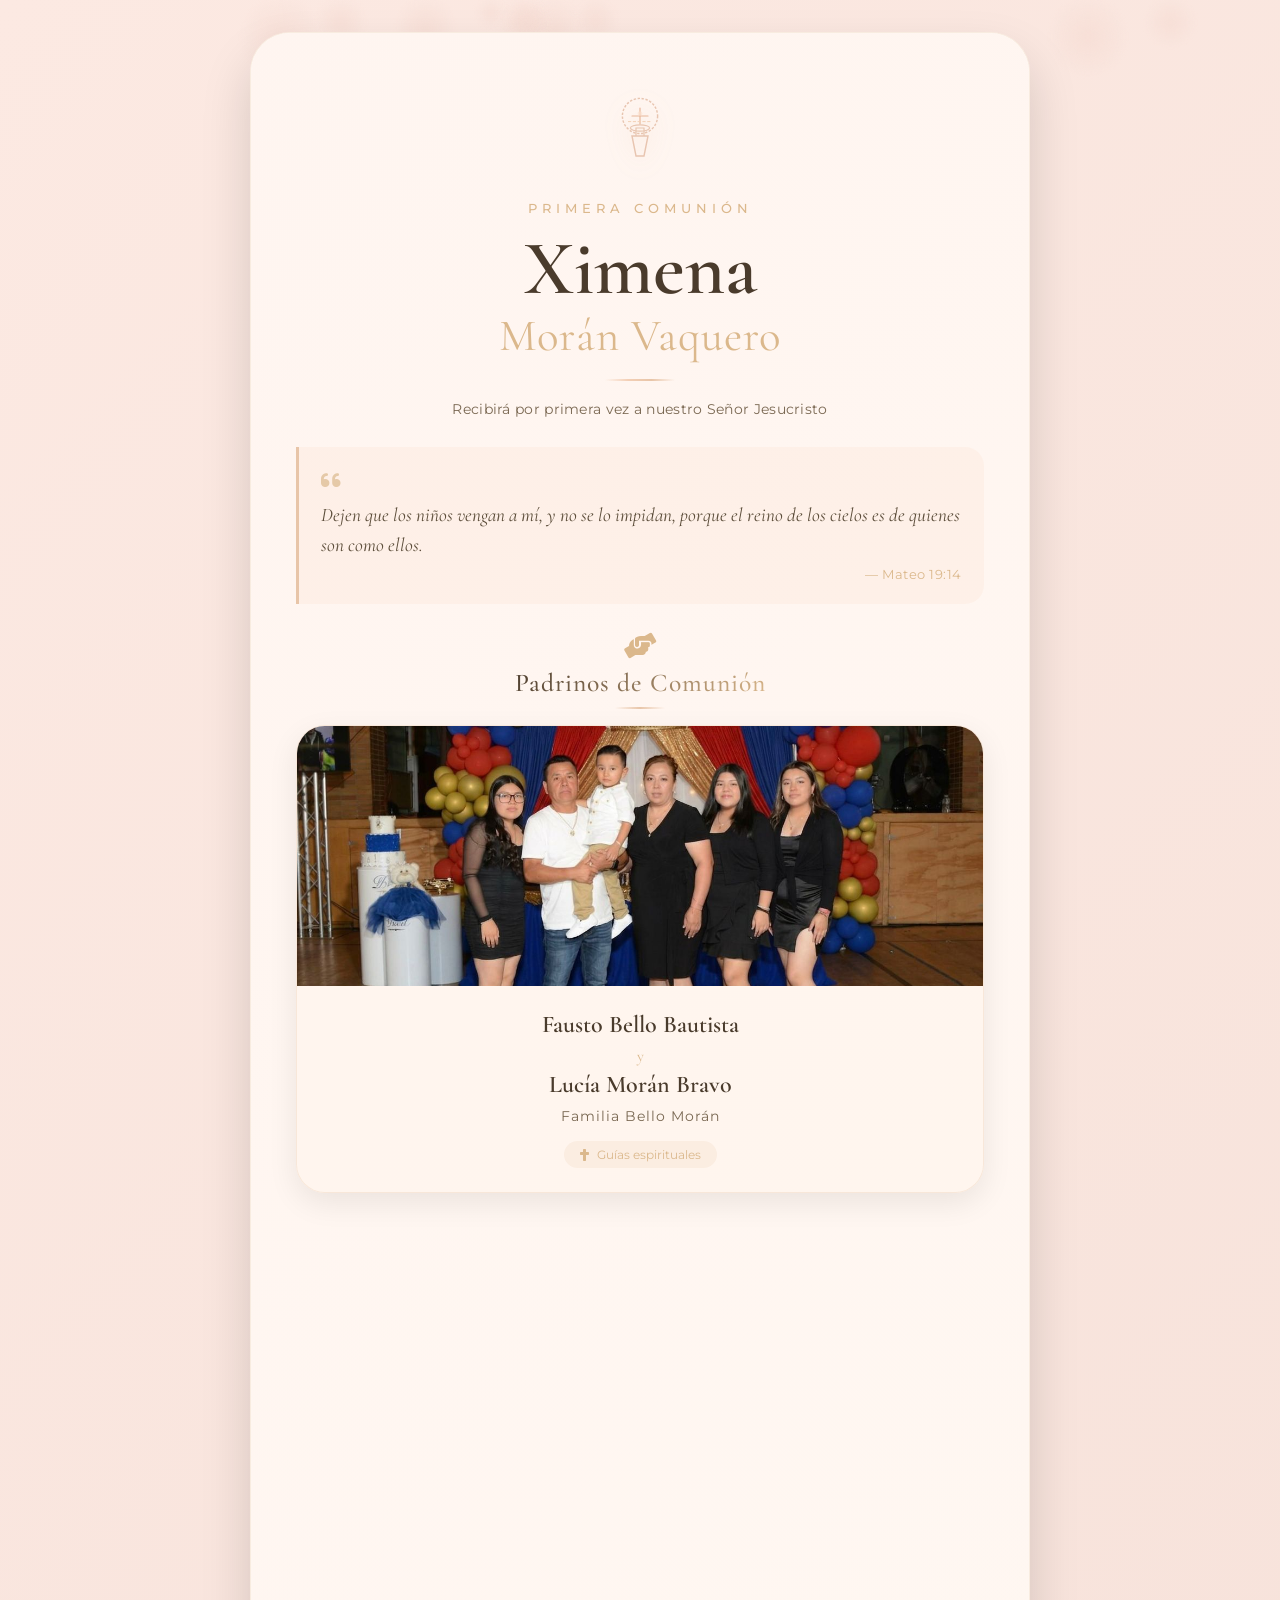
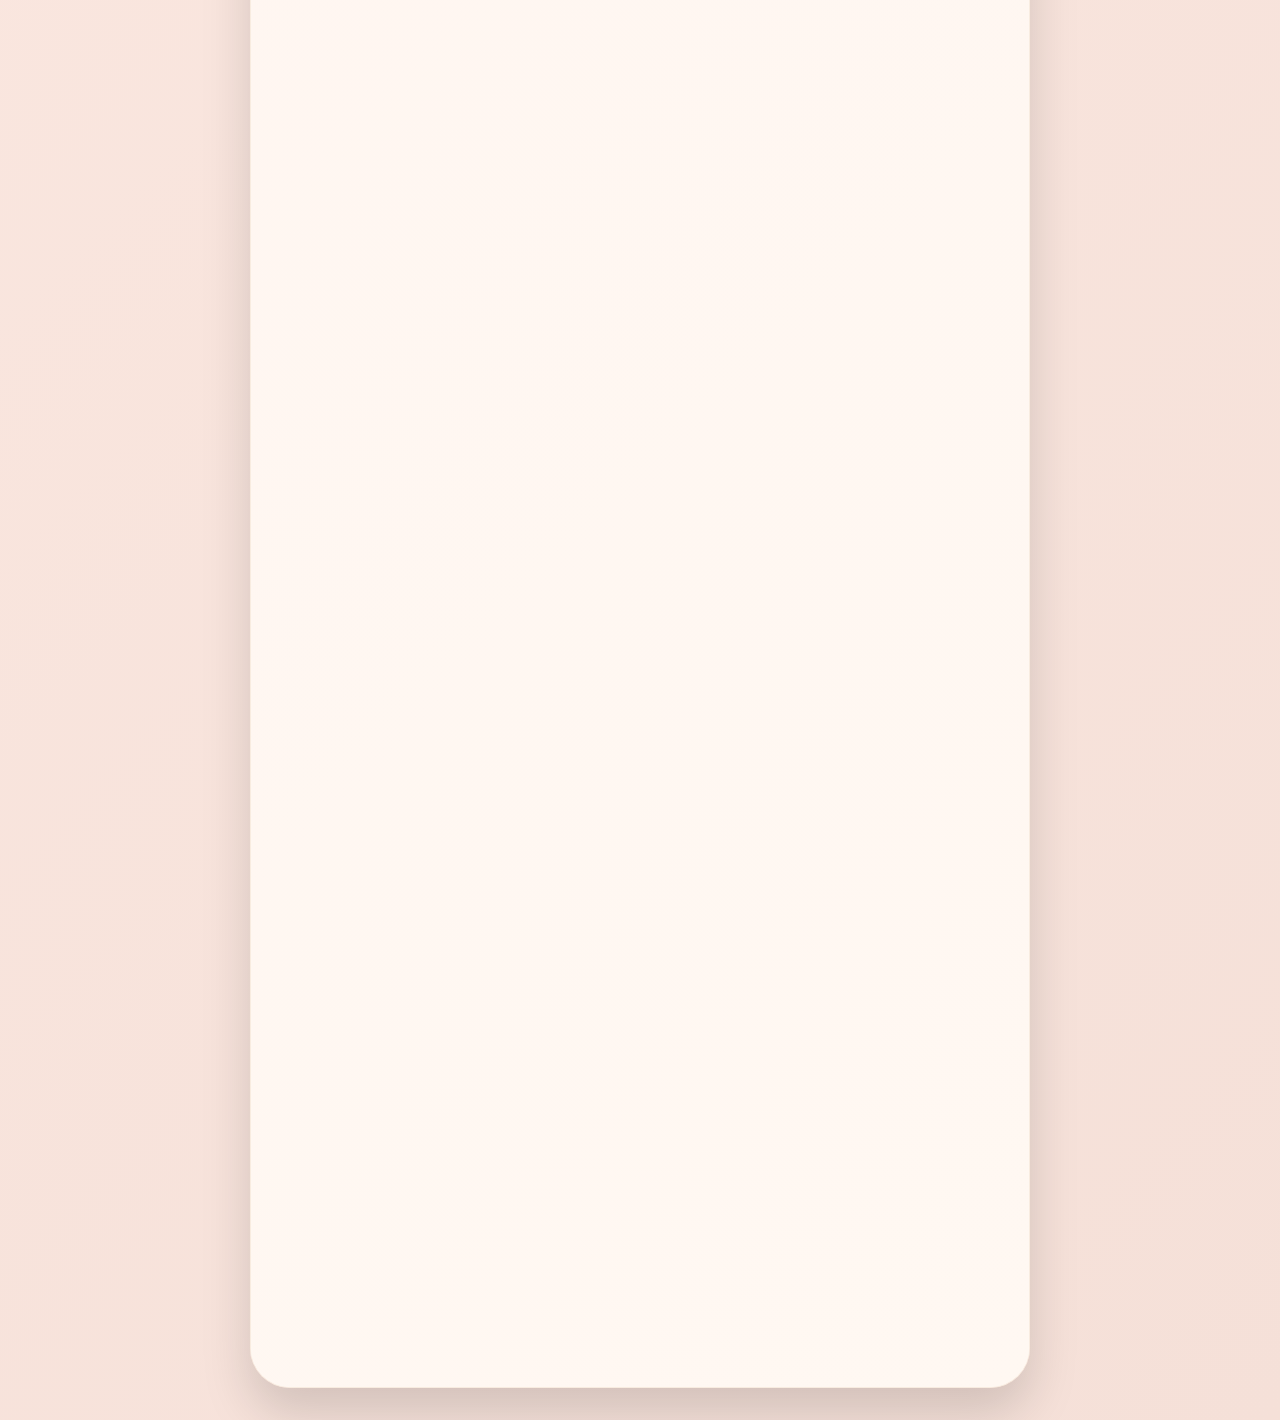
==== index.html @ 2d5407ab "Add files via upload" ====
<!DOCTYPE html>
<html lang="es">
<head>
    <meta charset="UTF-8">
    <meta name="viewport" content="width=device-width, initial-scale=1.0, user-scalable=yes">
    <title>Ximena Morán Vaquero | Primera Comunión</title>
    
    <!-- Google Fonts -->
    <link href="https://fonts.googleapis.com/css2?family=Cormorant+Garamond:wght@300;400;500;600;700&family=Montserrat:wght@200;300;400;500;600;700;800&display=swap" rel="stylesheet">
    
    <!-- Font Awesome 6 -->
    <link rel="stylesheet" href="https://cdnjs.cloudflare.com/ajax/libs/font-awesome/6.0.0-beta3/css/all.min.css">
    
    <!-- AOS Library -->
    <link href="https://unpkg.com/aos@2.3.1/dist/aos.css" rel="stylesheet">
    
    <link rel="stylesheet" href="style.css">
</head>
<body>
    <!-- Partículas de fondo -->
    <div class="particles-container">
        <div class="particle"></div>
        <div class="particle"></div>
        <div class="particle"></div>
        <div class="particle"></div>
        <div class="particle"></div>
        <div class="particle"></div>
        <div class="particle"></div>
        <div class="particle"></div>
        <div class="particle"></div>
        <div class="particle"></div>
    </div>

    <div class="invitation-wrapper">
        <div class="invitation-card" data-aos="fade-up" data-aos-duration="1200">
            
            <div class="card-bg">
                <div class="bg-overlay"></div>
                <div class="bg-image"></div>
            </div>
            
            <div class="card-content">
                
                <!-- CÁLIZ Y HOSTIA -->
                <div class="chalice-container" data-aos="fade-down" data-aos-duration="1000">
                    <div class="chalice-symbol">
                        <svg width="80" height="100" viewBox="0 0 100 120" fill="none" xmlns="http://www.w3.org/2000/svg">
                            <circle cx="50" cy="45" r="22" fill="none" stroke="#e8c5b0" stroke-width="1.8" stroke-dasharray="3 2"/>
                            <path d="M50 35 L50 55 M40 45 L60 45" stroke="#e8b89a" stroke-width="1.5" stroke-linecap="round"/>
                            <path d="M40 70 L60 70 L55 95 L45 95 L40 70Z" fill="none" stroke="#e8c5b0" stroke-width="1.8"/>
                            <path d="M45 70 L45 60 L55 60 L55 70" stroke="#e8c5b0" stroke-width="1.5" fill="none"/>
                            <ellipse cx="50" cy="60" rx="12" ry="4" stroke="#e8c5b0" stroke-width="1.5" fill="none"/>
                            <path d="M35 52 L65 52" stroke="#f3cfb5" stroke-width="1.2" stroke-dasharray="4 2"/>
                            <circle cx="50" cy="42" r="3" fill="#fbe1cf" opacity="0.6"/>
                        </svg>
                    </div>
                </div>
                
                <div class="main-text">
                    <span class="pre-title" data-aos="fade-up" data-aos-delay="200">Primera Comunión</span>
                    <h1 class="name-title" data-aos="fade-up" data-aos-delay="400">
                        Ximena<br>
                        <span class="lastname">Morán Vaquero</span>
                    </h1>
                    <div class="divider" data-aos="scale-x" data-aos-delay="600"></div>
                    <p class="description" data-aos="fade-up" data-aos-delay="800">Recibirá por primera vez a nuestro Señor Jesucristo</p>
                </div>
                
                <div class="verse-container" data-aos="fade-up" data-aos-delay="1000">
                    <i class="fas fa-quote-left"></i>
                    <p class="verse-text">Dejen que los niños vengan a mí, y no se lo impidan, porque el reino de los cielos es de quienes son como ellos.</p>
                    <p class="verse-ref">— Mateo 19:14</p>
                </div>
                
                <!-- PADRINOS -->
                <div class="section-title" data-aos="fade-up" data-aos-delay="200">
                    <i class="fas fa-hands-helping"></i>
                    <span>Padrinos de Comunión</span>
                    <div class="title-decoration"></div>
                </div>
                
                <div class="godparents-section" data-aos="fade-up" data-aos-delay="400">
                    <div class="godparents-card">
                        <div class="godparents-photo">
                            <img src="fam2.jpeg" alt="Padrinos: Fausto y Lucía Bello Morán">
                        </div>
                        <div class="godparents-info">
                            <h3 class="godparents-names">
                                Fausto Bello Bautista<br>
                                <span>y</span><br>
                                Lucía Morán Bravo
                            </h3>
                            <p class="godparents-family">Familia Bello Morán</p>
                            <div class="godparents-badge">
                                <i class="fas fa-cross"></i>
                                <span>Guías espirituales</span>
                            </div>
                        </div>
                    </div>
                </div>
                
                <!-- FAMILIA ANFITRIONA -->
                <div class="section-title" data-aos="fade-up" data-aos-delay="200">
                    <i class="fas fa-heart"></i>
                    <span>Familia Anfitriona</span>
                    <div class="title-decoration"></div>
                </div>
                
                <div class="family-section" data-aos="fade-up" data-aos-delay="400">
                    <div class="family-card">
                        <div class="family-photo">
                            <img src="fam1.jpeg" alt="Familia Morán Vaquero">
                        </div>
                        <div class="family-info">
                            <h3 class="family-name">Familia Morán Vaquero</h3>
                            <p class="family-message">Con gran alegría, compartimos este día especial junto a ustedes</p>
                        </div>
                    </div>
                </div>
                
                <!-- FORMULARIO DE CONFIRMACIÓN -->
                <div class="section-title" data-aos="fade-up" data-aos-delay="200">
                    <i class="fas fa-check-circle"></i>
                    <span>Confirmar asistencia</span>
                    <div class="title-decoration"></div>
                </div>
                
                <div class="rsvp-form-container" data-aos="fade-up" data-aos-delay="400">
                    <form id="rsvpForm">
                        <div class="form-group">
                            <label for="guestName">Nombre del invitado o familia *</label>
                            <input type="text" id="guestName" name="guestName" required placeholder="Ej: Familia García o María López">
                        </div>
                        
                        <div class="form-group">
                            <label for="guestCount">Número de personas que asistirán *</label>
                            <select id="guestCount" name="guestCount" required>
                                <option value="1">1 persona</option>
                                <option value="2">2 personas</option>
                                <option value="3">3 personas</option>
                                <option value="4">4 personas</option>
                                <option value="5">5 personas</option>
                                <option value="6">6 personas</option>
                                <option value="7">7 o más</option>
                            </select>
                        </div>
                        
                        <div class="form-group">
                            <label for="guestMessage">Mensaje de saludo (opcional)</label>
                            <textarea id="guestMessage" name="guestMessage" rows="2" placeholder="Ej: ¡Muchas felicidades Ximena! Nos vemos pronto..."></textarea>
                        </div>
                        
                        <button type="submit" class="btn-confirm">
                            <i class="fas fa-paper-plane"></i> Confirmar asistencia
                        </button>
                    </form>
                    
                    <div id="rsvpMessage" class="rsvp-status"></div>
                </div>
                
                <!-- BOTÓN ADMIN -->
                <div class="admin-section" data-aos="fade-up" data-aos-delay="600">
                    <button class="btn-admin" id="adminBtn">
                        <i class="fas fa-chart-simple"></i> Ver confirmaciones
                    </button>
                </div>
                
                <!-- PANEL ADMIN -->
                <div id="adminPanel" class="admin-panel" style="display: none;">
                    <div class="admin-header">
                        <h3><i class="fas fa-users"></i> Lista de confirmados</h3>
                        <button id="closeAdminBtn" class="close-admin">&times;</button>
                    </div>
                    <div class="admin-content">
                        <div class="stats">
                            <span id="totalGuests">0</span> personas confirmadas
                        </div>
                        <div id="confirmationsList" class="confirmations-list"></div>
                        <button id="clearConfirmations" class="btn-clear">
                            <i class="fas fa-trash-alt"></i> Limpiar todas las confirmaciones
                        </button>
                    </div>
                </div>
                
                <!-- INFORMACIÓN DEL EVENTO -->
                <div class="event-info">
                    <div class="info-grid">
                        <div class="info-item" data-aos="fade-right" data-aos-delay="200">
                            <div class="info-icon"><i class="fas fa-calendar-alt"></i></div>
                            <div class="info-details">
                                <span class="info-label">Fecha</span>
                                <span class="info-value">Sábado 25 de abril, 2026</span>
                            </div>
                        </div>
                        
                        <div class="info-item" data-aos="fade-right" data-aos-delay="300">
                            <div class="info-icon"><i class="fas fa-clock"></i></div>
                            <div class="info-details">
                                <span class="info-label">Hora</span>
                                <span class="info-value">14:00 horas</span>
                            </div>
                        </div>
                        
                        <div class="info-item location-item" data-aos="fade-right" data-aos-delay="400">
                            <div class="info-icon"><i class="fas fa-church"></i></div>
                            <div class="info-details">
                                <span class="info-label">Ceremonia Religiosa</span>
                                <span class="info-value">Parroquia de San Francisco de Asís</span>
                                <span class="info-address">S. Juan de Aragón 53, CDMX</span>
                                <button class="map-btn" data-map="church">
                                    <i class="fas fa-location-dot"></i> Cómo llegar
                                </button>
                            </div>
                        </div>
                        
                        <div class="info-item location-item" data-aos="fade-right" data-aos-delay="500">
                            <div class="info-icon"><i class="fas fa-glass-cheers"></i></div>
                            <div class="info-details">
                                <span class="info-label">Recepción</span>
                                <span class="info-value">Casa de celebración</span>
                                <span class="info-address">Rio Blanco 101, Col. José Vicente Villada, Nezahualcóyotl, Edo. Méx.</span>
                                <button class="map-btn" data-map="house">
                                    <i class="fas fa-location-dot"></i> Cómo llegar
                                </button>
                            </div>
                        </div>
                    </div>
                </div>
                
                <div class="action-buttons" data-aos="zoom-in" data-aos-delay="600">
                    <button class="btn btn-primary" id="reminderBtn">
                        <i class="fas fa-bell"></i>
                        <span>Agregar recordatorio</span>
                    </button>
                </div>
                
                <div id="reminderMessage" class="confirm-message">
                    <i class="fas fa-check-circle"></i>
                    <span>¡Recordatorio agregado a tu calendario!</span>
                </div>
                
                <div class="footer" data-aos="fade-up" data-aos-delay="800">
                    <div class="footer-divider"></div>
                    <p class="footer-text">Tu presencia es el mejor regalo</p>
                    <p class="footer-family">Ximena y familia</p>
                </div>
                
            </div>
        </div>
    </div>
    
    <script src="https://unpkg.com/aos@2.3.1/dist/aos.js"></script>
    <script src="script.js"></script>
</body>
</html>
---- style.css ----
/* ===== RESET Y VARIABLES ===== */
* {
    margin: 0;
    padding: 0;
    box-sizing: border-box;
}

:root {
    --pastel-pink: #f9e6e0;
    --pastel-rose: #f5dad1;
    --pastel-peach: #f3cfb5;
    --gold-soft: #e8c5a8;
    --gold-warm: #dbb88c;
    --text-dark: #4a3b2c;
    --text-soft: #7a6852;
    --bg-light: #fffbf8;
    --shadow-sm: 0 10px 30px rgba(0, 0, 0, 0.08);
    --shadow-lg: 0 25px 50px rgba(0, 0, 0, 0.15);
    --transition: all 0.4s cubic-bezier(0.2, 0.9, 0.4, 1.1);
    --transition-bounce: all 0.5s cubic-bezier(0.68, -0.55, 0.265, 1.55);
}

body {
    min-height: 100vh;
    background: linear-gradient(135deg, #fce9e2 0%, #f5e0d8 100%);
    font-family: 'Montserrat', sans-serif;
    display: flex;
    align-items: center;
    justify-content: center;
    padding: 2rem;
    position: relative;
    overflow-x: hidden;
}

/* ===== PARTÍCULAS ANIMADAS ===== */
.particles-container {
    position: fixed;
    top: 0;
    left: 0;
    width: 100%;
    height: 100%;
    pointer-events: none;
    z-index: 0;
    overflow: hidden;
}

.particle {
    position: absolute;
    background: radial-gradient(circle, rgba(245, 218, 209, 0.6) 0%, rgba(243, 207, 181, 0) 80%);
    border-radius: 50%;
    pointer-events: none;
    animation: floatParticle linear infinite;
    filter: blur(3px);
}

@keyframes floatParticle {
    0% {
        transform: translateY(100vh) translateX(-30%) rotate(0deg);
        opacity: 0;
    }
    10% {
        opacity: 0.6;
    }
    50% {
        opacity: 0.8;
    }
    90% {
        opacity: 0.4;
    }
    100% {
        transform: translateY(-20vh) translateX(30%) rotate(360deg);
        opacity: 0;
    }
}

.particle:nth-child(1) { width: 100px; height: 100px; left: 5%; animation-duration: 18s; animation-delay: 0s; }
.particle:nth-child(2) { width: 60px; height: 60px; left: 20%; animation-duration: 14s; animation-delay: 2s; }
.particle:nth-child(3) { width: 140px; height: 140px; left: 40%; animation-duration: 22s; animation-delay: 1s; }
.particle:nth-child(4) { width: 50px; height: 50px; left: 60%; animation-duration: 12s; animation-delay: 3s; }
.particle:nth-child(5) { width: 85px; height: 85px; left: 75%; animation-duration: 16s; animation-delay: 0.5s; }
.particle:nth-child(6) { width: 70px; height: 70px; left: 85%; animation-duration: 19s; animation-delay: 4s; }
.particle:nth-child(7) { width: 110px; height: 110px; left: 50%; animation-duration: 24s; animation-delay: 1.2s; }
.particle:nth-child(8) { width: 45px; height: 45px; left: 10%; animation-duration: 11s; animation-delay: 2.8s; }
.particle:nth-child(9) { width: 90px; height: 90px; left: 30%; animation-duration: 15s; animation-delay: 3.5s; }
.particle:nth-child(10) { width: 65px; height: 65px; left: 92%; animation-duration: 13s; animation-delay: 0.3s; }

/* ===== INVITACIÓN PRINCIPAL ===== */
.invitation-wrapper {
    position: relative;
    z-index: 2;
    width: 100%;
    max-width: 780px;
    margin: 0 auto;
}

.invitation-card {
    position: relative;
    background: rgba(255, 252, 248, 0.98);
    border-radius: 2.5rem;
    overflow: hidden;
    box-shadow: var(--shadow-lg);
    transition: transform 0.5s ease, box-shadow 0.5s ease;
    backdrop-filter: blur(2px);
    border: 1px solid rgba(232, 197, 168, 0.3);
}

.invitation-card:hover {
    transform: translateY(-6px);
    box-shadow: 0 35px 60px rgba(0, 0, 0, 0.2);
}

/* ===== FONDO ===== */
.card-bg {
    position: absolute;
    top: 0;
    left: 0;
    width: 100%;
    height: 100%;
    z-index: 0;
}

.bg-image {
    position: absolute;
    top: 0;
    left: 0;
    width: 100%;
    height: 100%;
    background-image: url('https://images.unsplash.com/photo-1584908794022-42f2e8a5c5e1?q=80&w=2070&auto=format');
    background-size: cover;
    background-position: center;
    opacity: 0.1;
    transition: transform 0.8s ease;
}

.invitation-card:hover .bg-image {
    transform: scale(1.03);
}

.bg-overlay {
    position: absolute;
    top: 0;
    left: 0;
    width: 100%;
    height: 100%;
    background: linear-gradient(135deg, rgba(255, 245, 240, 0.96) 0%, rgba(255, 248, 242, 0.98) 100%);
}

/* ===== CONTENIDO ===== */
.card-content {
    position: relative;
    z-index: 2;
    padding: 2.8rem 2.8rem 3rem;
}

/* ===== CÁLIZ Y HOSTIA ===== */
.chalice-container {
    text-align: center;
    margin-bottom: 1.2rem;
    animation: gentleFloat 3s ease-in-out infinite;
}

@keyframes gentleFloat {
    0%, 100% { transform: translateY(0); }
    50% { transform: translateY(-8px); }
}

.chalice-symbol svg {
    filter: drop-shadow(0 6px 12px rgba(210, 160, 120, 0.2));
    transition: filter 0.3s ease;
}

.chalice-container:hover svg {
    filter: drop-shadow(0 8px 18px rgba(210, 160, 120, 0.3));
    transform: scale(1.05);
    transition: transform 0.3s ease;
}

/* Texto principal */
.main-text {
    text-align: center;
    margin-bottom: 1.8rem;
}

.pre-title {
    font-family: 'Montserrat', sans-serif;
    font-size: 0.8rem;
    letter-spacing: 5px;
    text-transform: uppercase;
    color: var(--gold-warm);
    font-weight: 500;
    display: block;
    margin-bottom: 0.8rem;
}

.name-title {
    font-family: 'Cormorant Garamond', serif;
    font-size: 4.8rem;
    font-weight: 600;
    color: var(--text-dark);
    line-height: 1.05;
    margin-bottom: 0.25rem;
}

.name-title .lastname {
    font-size: 2.8rem;
    font-weight: 400;
    color: var(--gold-warm);
    display: block;
    margin-top: 0.2rem;
    letter-spacing: 1px;
}

.divider {
    width: 70px;
    height: 2px;
    background: linear-gradient(90deg, transparent, var(--pastel-peach), var(--gold-soft), transparent);
    margin: 1.2rem auto;
    transform-origin: center;
}

.description {
    font-family: 'Montserrat', sans-serif;
    font-size: 0.9rem;
    color: var(--text-soft);
    font-weight: 400;
    letter-spacing: 0.3px;
}

/* Versículo */
.verse-container {
    background: rgba(243, 207, 181, 0.15);
    border-left: 3px solid var(--gold-soft);
    padding: 1.4rem;
    margin: 1.8rem 0;
    border-radius: 0 1.2rem 1.2rem 0;
    transition: var(--transition);
}

.verse-container:hover {
    background: rgba(243, 207, 181, 0.25);
    transform: translateX(8px);
}

.verse-container i {
    color: var(--gold-warm);
    font-size: 1.4rem;
    margin-bottom: 0.6rem;
    display: inline-block;
    opacity: 0.7;
}

.verse-text {
    font-family: 'Cormorant Garamond', serif;
    font-size: 1.2rem;
    font-style: italic;
    color: #5c4d3a;
    line-height: 1.55;
    margin-bottom: 0.4rem;
}

.verse-ref {
    font-family: 'Montserrat', sans-serif;
    font-size: 0.8rem;
    color: var(--gold-warm);
    text-align: right;
    letter-spacing: 0.5px;
}

/* ===== SECCIÓN DE PADRINOS ===== */
.section-title {
    text-align: center;
    margin: 1.5rem 0 1rem;
    position: relative;
}

.section-title i {
    font-size: 1.6rem;
    color: var(--gold-warm);
    display: block;
    margin-bottom: 0.5rem;
    transition: transform 0.3s ease;
}

.section-title:hover i {
    transform: scale(1.1);
}

.section-title span {
    font-family: 'Cormorant Garamond', serif;
    font-size: 1.6rem;
    font-weight: 500;
    color: var(--text-dark);
    letter-spacing: 1px;
    background: linear-gradient(135deg, var(--text-dark), var(--gold-warm));
    -webkit-background-clip: text;
    -webkit-text-fill-color: transparent;
    background-clip: text;
}

.title-decoration {
    width: 50px;
    height: 2px;
    background: linear-gradient(90deg, transparent, var(--gold-soft), transparent);
    margin: 0.6rem auto 0;
}

.godparents-section {
    margin: 0.5rem 0 1.5rem;
}

.godparents-card {
    background: rgba(255, 245, 238, 0.8);
    border-radius: 1.8rem;
    overflow: hidden;
    box-shadow: var(--shadow-sm);
    transition: var(--transition-bounce);
    border: 1px solid rgba(232, 197, 168, 0.3);
}

.godparents-card:hover {
    transform: translateY(-8px) scale(1.02);
    box-shadow: var(--shadow-lg);
    background: rgba(255, 248, 242, 0.95);
}

.godparents-photo {
    position: relative;
    width: 100%;
    height: 260px;
    overflow: hidden;
    background: linear-gradient(135deg, #f3e0d4, #f9ede5);
}

.godparents-photo img {
    width: 100%;
    height: 100%;
    object-fit: cover;
    transition: transform 0.8s cubic-bezier(0.25, 0.46, 0.45, 0.94);
}

.godparents-card:hover .godparents-photo img {
    transform: scale(1.08);
}

.godparents-info {
    padding: 1.5rem;
    text-align: center;
}

.godparents-names {
    font-family: 'Cormorant Garamond', serif;
    font-size: 1.5rem;
    font-weight: 600;
    color: var(--text-dark);
    margin-bottom: 0.5rem;
}

.godparents-names span {
    font-size: 1rem;
    font-weight: 400;
    color: var(--gold-warm);
    display: inline-block;
    margin: 0.2rem 0;
}

.godparents-family {
    font-family: 'Montserrat', sans-serif;
    font-size: 0.9rem;
    color: var(--text-soft);
    margin-bottom: 1rem;
    letter-spacing: 1px;
}

.godparents-badge {
    display: inline-flex;
    align-items: center;
    gap: 0.5rem;
    background: rgba(232, 197, 168, 0.2);
    padding: 0.4rem 1rem;
    border-radius: 2rem;
    font-size: 0.75rem;
    color: var(--gold-warm);
    font-family: 'Montserrat', sans-serif;
    transition: var(--transition);
}

.godparents-badge:hover {
    background: rgba(232, 197, 168, 0.4);
    transform: scale(1.05);
}

/* ===== FAMILIA ANFITRIONA ===== */
.family-section {
    margin: 0.5rem 0 1.8rem;
}

.family-card {
    background: rgba(255, 245, 238, 0.8);
    border-radius: 1.8rem;
    overflow: hidden;
    box-shadow: var(--shadow-sm);
    transition: var(--transition-bounce);
    border: 1px solid rgba(232, 197, 168, 0.3);
}

.family-card:hover {
    transform: translateY(-8px) scale(1.02);
    box-shadow: var(--shadow-lg);
}

.family-photo {
    position: relative;
    width: 100%;
    height: 320px;
    overflow: hidden;
    background: linear-gradient(135deg, #f3e0d4, #f9ede5);
}

.family-photo img {
    width: 100%;
    height: 100%;
    object-fit: cover;
    transition: transform 0.8s cubic-bezier(0.25, 0.46, 0.45, 0.94);
}

.family-card:hover .family-photo img {
    transform: scale(1.08);
}

.family-info {
    padding: 1.5rem;
    text-align: center;
}

.family-name {
    font-family: 'Cormorant Garamond', serif;
    font-size: 1.6rem;
    font-weight: 600;
    color: var(--text-dark);
    margin-bottom: 0.5rem;
}

.family-message {
    font-family: 'Montserrat', sans-serif;
    font-size: 0.85rem;
    color: var(--text-soft);
    font-style: italic;
}

/* ===== FORMULARIO RSVP ===== */
.rsvp-form-container {
    background: rgba(255, 245, 238, 0.9);
    border-radius: 1.5rem;
    padding: 1.8rem;
    margin: 1rem 0 1.5rem;
    box-shadow: var(--shadow-sm);
    border: 1px solid rgba(232, 197, 168, 0.3);
    transition: var(--transition);
}

.rsvp-form-container:hover {
    box-shadow: var(--shadow-lg);
    transform: translateY(-3px);
}

.form-group {
    margin-bottom: 1.2rem;
}

.form-group label {
    display: block;
    font-family: 'Montserrat', sans-serif;
    font-size: 0.8rem;
    font-weight: 500;
    color: var(--gold-warm);
    margin-bottom: 0.4rem;
    letter-spacing: 1px;
}

.form-group input,
.form-group select,
.form-group textarea {
    width: 100%;
    padding: 0.8rem 1rem;
    border: 1px solid var(--gold-soft);
    border-radius: 1rem;
    font-family: 'Montserrat', sans-serif;
    font-size: 0.9rem;
    background: white;
    transition: var(--transition);
}

.form-group input:focus,
.form-group select:focus,
.form-group textarea:focus {
    outline: none;
    border-color: var(--gold-warm);
    box-shadow: 0 0 0 3px rgba(219, 184, 140, 0.2);
}

.btn-confirm {
    width: 100%;
    padding: 1rem;
    background: linear-gradient(135deg, var(--gold-soft) 0%, var(--gold-warm) 100%);
    border: none;
    border-radius: 2rem;
    color: white;
    font-family: 'Montserrat', sans-serif;
    font-weight: 600;
    font-size: 1rem;
    cursor: pointer;
    display: flex;
    align-items: center;
    justify-content: center;
    gap: 0.8rem;
    transition: var(--transition-bounce);
}

.btn-confirm:hover {
    transform: translateY(-3px);
    box-shadow: 0 10px 25px rgba(219, 184, 140, 0.4);
}

.rsvp-status {
    margin-top: 1rem;
    padding: 0.8rem;
    border-radius: 1rem;
    text-align: center;
    font-size: 0.85rem;
    display: none;
}

.rsvp-status.success {
    display: block;
    background: #d4edda;
    color: #155724;
    border-left: 4px solid #28a745;
}

.rsvp-status.error {
    display: block;
    background: #f8d7da;
    color: #721c24;
    border-left: 4px solid #dc3545;
}

/* ===== PANEL ADMIN ===== */
.admin-section {
    text-align: center;
    margin: 1rem 0;
}

.btn-admin {
    background: transparent;
    border: 1px dashed var(--gold-soft);
    padding: 0.5rem 1rem;
    border-radius: 2rem;
    font-family: 'Montserrat', sans-serif;
    font-size: 0.7rem;
    color: var(--text-soft);
    cursor: pointer;
    transition: var(--transition);
}

.btn-admin:hover {
    background: rgba(219, 184, 140, 0.1);
    border-color: var(--gold-warm);
    color: var(--gold-warm);
}

.admin-panel {
    position: fixed;
    top: 50%;
    left: 50%;
    transform: translate(-50%, -50%);
    width: 90%;
    max-width: 500px;
    max-height: 80vh;
    background: white;
    border-radius: 1.5rem;
    box-shadow: 0 25px 50px rgba(0, 0, 0, 0.3);
    z-index: 1000;
    overflow: hidden;
    animation: modalSlideIn 0.3s ease;
}

@keyframes modalSlideIn {
    from {
        opacity: 0;
        transform: translate(-50%, -45%);
    }
    to {
        opacity: 1;
        transform: translate(-50%, -50%);
    }
}

.admin-header {
    background: linear-gradient(135deg, var(--gold-soft), var(--gold-warm));
    padding: 1rem 1.5rem;
    display: flex;
    justify-content: space-between;
    align-items: center;
}

.admin-header h3 {
    font-family: 'Montserrat', sans-serif;
    font-size: 1.1rem;
    color: white;
    margin: 0;
}

.admin-header h3 i {
    margin-right: 0.5rem;
}

.close-admin {
    background: none;
    border: none;
    font-size: 1.8rem;
    color: white;
    cursor: pointer;
    line-height: 1;
    opacity: 0.8;
    transition: opacity 0.2s;
}

.close-admin:hover {
    opacity: 1;
}

.admin-content {
    padding: 1.5rem;
    max-height: 60vh;
    overflow-y: auto;
}

.stats {
    background: #f8f9fa;
    padding: 0.8rem;
    border-radius: 1rem;
    text-align: center;
    margin-bottom: 1rem;
    font-family: 'Montserrat', sans-serif;
    font-size: 0.9rem;
}

.stats span {
    font-size: 1.5rem;
    font-weight: bold;
    color: var(--gold-warm);
}

.confirmations-list {
    display: flex;
    flex-direction: column;
    gap: 0.8rem;
    margin-bottom: 1.5rem;
}

.confirmation-item {
    background: #fef9f5;
    border-left: 3px solid var(--gold-warm);
    padding: 0.8rem;
    border-radius: 0.8rem;
    transition: var(--transition);
}

.confirmation-item:hover {
    background: #fef4ec;
    transform: translateX(5px);
}

.confirmation-name {
    font-weight: 700;
    color: var(--text-dark);
    font-size: 0.95rem;
    display: flex;
    justify-content: space-between;
    align-items: center;
}

.confirmation-count {
    background: var(--gold-soft);
    padding: 0.2rem 0.6rem;
    border-radius: 1rem;
    font-size: 0.7rem;
    color: #5a4635;
}

.confirmation-message {
    font-size: 0.8rem;
    color: var(--text-soft);
    margin-top: 0.3rem;
    font-style: italic;
}

.confirmation-date {
    font-size: 0.65rem;
    color: #b8a48c;
    margin-top: 0.3rem;
}

.btn-clear {
    width: 100%;
    padding: 0.8rem;
    background: #f8d7da;
    border: none;
    border-radius: 1rem;
    color: #721c24;
    font-family: 'Montserrat', sans-serif;
    font-size: 0.8rem;
    cursor: pointer;
    transition: var(--transition);
}

.btn-clear:hover {
    background: #f5c6cb;
}

/* ===== INFO DEL EVENTO ===== */
.event-info {
    margin: 1.8rem 0;
}

.info-grid {
    display: flex;
    flex-direction: column;
    gap: 1rem;
}

.info-item {
    display: flex;
    align-items: flex-start;
    gap: 1.2rem;
    padding: 0.8rem 1rem;
    border-radius: 1.2rem;
    transition: var(--transition);
    background: rgba(255, 248, 242, 0.6);
}

.info-item:hover {
    background: var(--pastel-pink);
    transform: translateX(10px);
}

.location-item:hover {
    background: rgba(243, 207, 181, 0.35);
}

.info-icon {
    width: 48px;
    height: 48px;
    background: linear-gradient(135deg, var(--pastel-pink) 0%, #fff 100%);
    border-radius: 50%;
    display: flex;
    align-items: center;
    justify-content: center;
    color: var(--gold-warm);
    font-size: 1.25rem;
    box-shadow: 0 4px 12px rgba(0, 0, 0, 0.03);
    flex-shrink: 0;
    border: 1px solid rgba(232, 197, 168, 0.3);
    transition: var(--transition);
}

.info-item:hover .info-icon {
    transform: scale(1.05);
}

.info-details {
    flex: 1;
    display: flex;
    flex-direction: column;
    gap: 0.2rem;
}

.info-label {
    font-family: 'Montserrat', sans-serif;
    font-size: 0.65rem;
    text-transform: uppercase;
    letter-spacing: 2px;
    color: var(--gold-warm);
    font-weight: 600;
}

.info-value {
    font-family: 'Cormorant Garamond', serif;
    font-size: 1.15rem;
    font-weight: 600;
    color: var(--text-dark);
}

.info-address {
    font-family: 'Montserrat', sans-serif;
    font-size: 0.75rem;
    color: #9a8872;
    line-height: 1.3;
}

.map-btn {
    background: transparent;
    border: 1px solid var(--gold-soft);
    border-radius: 2rem;
    padding: 0.4rem 1rem;
    margin-top: 0.5rem;
    font-family: 'Montserrat', sans-serif;
    font-size: 0.7rem;
    font-weight: 500;
    color: var(--gold-warm);
    cursor: pointer;
    display: inline-flex;
    align-items: center;
    gap: 0.5rem;
    transition: var(--transition);
    width: fit-content;
}

.map-btn i {
    font-size: 0.75rem;
    transition: transform 0.3s ease;
}

.map-btn:hover {
    background: var(--gold-soft);
    color: white;
    border-color: var(--gold-soft);
    transform: translateY(-2px);
}

.map-btn:hover i {
    transform: translateX(3px);
}

/* ===== BOTÓN PRINCIPAL ===== */
.action-buttons {
    display: flex;
    justify-content: center;
    margin: 2rem 0 1.2rem;
}

.btn {
    min-width: 260px;
    padding: 1rem 2rem;
    border: none;
    border-radius: 3rem;
    font-family: 'Montserrat', sans-serif;
    font-weight: 600;
    font-size: 0.95rem;
    cursor: pointer;
    display: flex;
    align-items: center;
    justify-content: center;
    gap: 0.8rem;
    transition: var(--transition-bounce);
    letter-spacing: 0.8px;
}

.btn-primary {
    background: linear-gradient(135deg, #f5c8b5 0%, var(--gold-soft) 100%);
    color: #5a4635;
    box-shadow: 0 8px 20px rgba(232, 197, 168, 0.4);
    border: 1px solid rgba(255, 245, 235, 0.8);
}

.btn-primary:hover {
    transform: translateY(-4px) scale(1.02);
    box-shadow: 0 16px 32px rgba(232, 197, 168, 0.5);
    background: linear-gradient(135deg, #f3bfa8 0%, #e8bf92 100%);
}

.btn-primary i {
    font-size: 1.1rem;
    transition: transform 0.3s ease;
}

.btn-primary:hover i {
    transform: rotate(15deg);
}

/* ===== MENSAJE CONFIRMACIÓN ===== */
.confirm-message {
    background: linear-gradient(135deg, #f1e8e0 0%, #f5ede5 100%);
    border-left: 4px solid var(--gold-warm);
    padding: 0.9rem 1.2rem;
    border-radius: 0.8rem;
    display: none;
    align-items: center;
    gap: 0.75rem;
    margin: 0.8rem 0;
    animation: slideInUp 0.5s cubic-bezier(0.68, -0.55, 0.265, 1.55);
}

.confirm-message.show {
    display: flex;
}

.confirm-message i {
    color: var(--gold-warm);
    font-size: 1.2rem;
    animation: bounce 0.6s ease;
}

.confirm-message span {
    font-family: 'Montserrat', sans-serif;
    font-size: 0.85rem;
    color: #6a5a48;
}

@keyframes slideInUp {
    from {
        opacity: 0;
        transform: translateY(20px);
    }
    to {
        opacity: 1;
        transform: translateY(0);
    }
}

@keyframes bounce {
    0%, 100% { transform: scale(1); }
    50% { transform: scale(1.2); }
}

/* ===== FOOTER ===== */
.footer {
    text-align: center;
    margin-top: 1.8rem;
}

.footer-divider {
    width: 50px;
    height: 1px;
    background: linear-gradient(90deg, transparent, var(--gold-soft), transparent);
    margin: 0.8rem auto;
}

.footer-text {
    font-family: 'Cormorant Garamond', serif;
    font-size: 0.95rem;
    color: var(--gold-warm);
    font-style: italic;
    margin-bottom: 0.3rem;
}

.footer-family {
    font-family: 'Montserrat', sans-serif;
    font-size: 0.75rem;
    color: #b8a48c;
    letter-spacing: 1px;
}

/* ===== RESPONSIVE ===== */
@media (max-width: 640px) {
    body {
        padding: 1rem;
    }
    
    .card-content {
        padding: 1.8rem 1.5rem;
    }
    
    .name-title {
        font-size: 3.2rem;
    }
    
    .name-title .lastname {
        font-size: 2rem;
    }
    
    .btn {
        min-width: 220px;
        padding: 0.9rem 1.5rem;
        font-size: 0.85rem;
    }
    
    .verse-text {
        font-size: 1rem;
    }
    
    .info-value {
        font-size: 1rem;
    }
    
    .chalice-symbol svg {
        width: 60px;
        height: 80px;
    }
    
    .godparents-photo {
        height: 200px;
    }
    
    .family-photo {
        height: 240px;
    }
    
    .godparents-names {
        font-size: 1.3rem;
    }
    
    .family-name {
        font-size: 1.4rem;
    }
    
    .section-title span {
        font-size: 1.4rem;
    }
}

@media (max-width: 480px) {
    .card-content {
        padding: 1.5rem;
    }
    
    .info-item {
        padding: 0.6rem;
        gap: 0.8rem;
    }
    
    .info-icon {
        width: 40px;
        height: 40px;
        font-size: 1rem;
    }
    
    .map-btn {
        padding: 0.3rem 0.8rem;
        font-size: 0.65rem;
    }
    
    .godparents-photo {
        height: 180px;
    }
    
    .family-photo {
        height: 220px;
    }
    
    .godparents-info {
        padding: 1rem;
    }
    
    .family-info {
        padding: 1rem;
    }
}
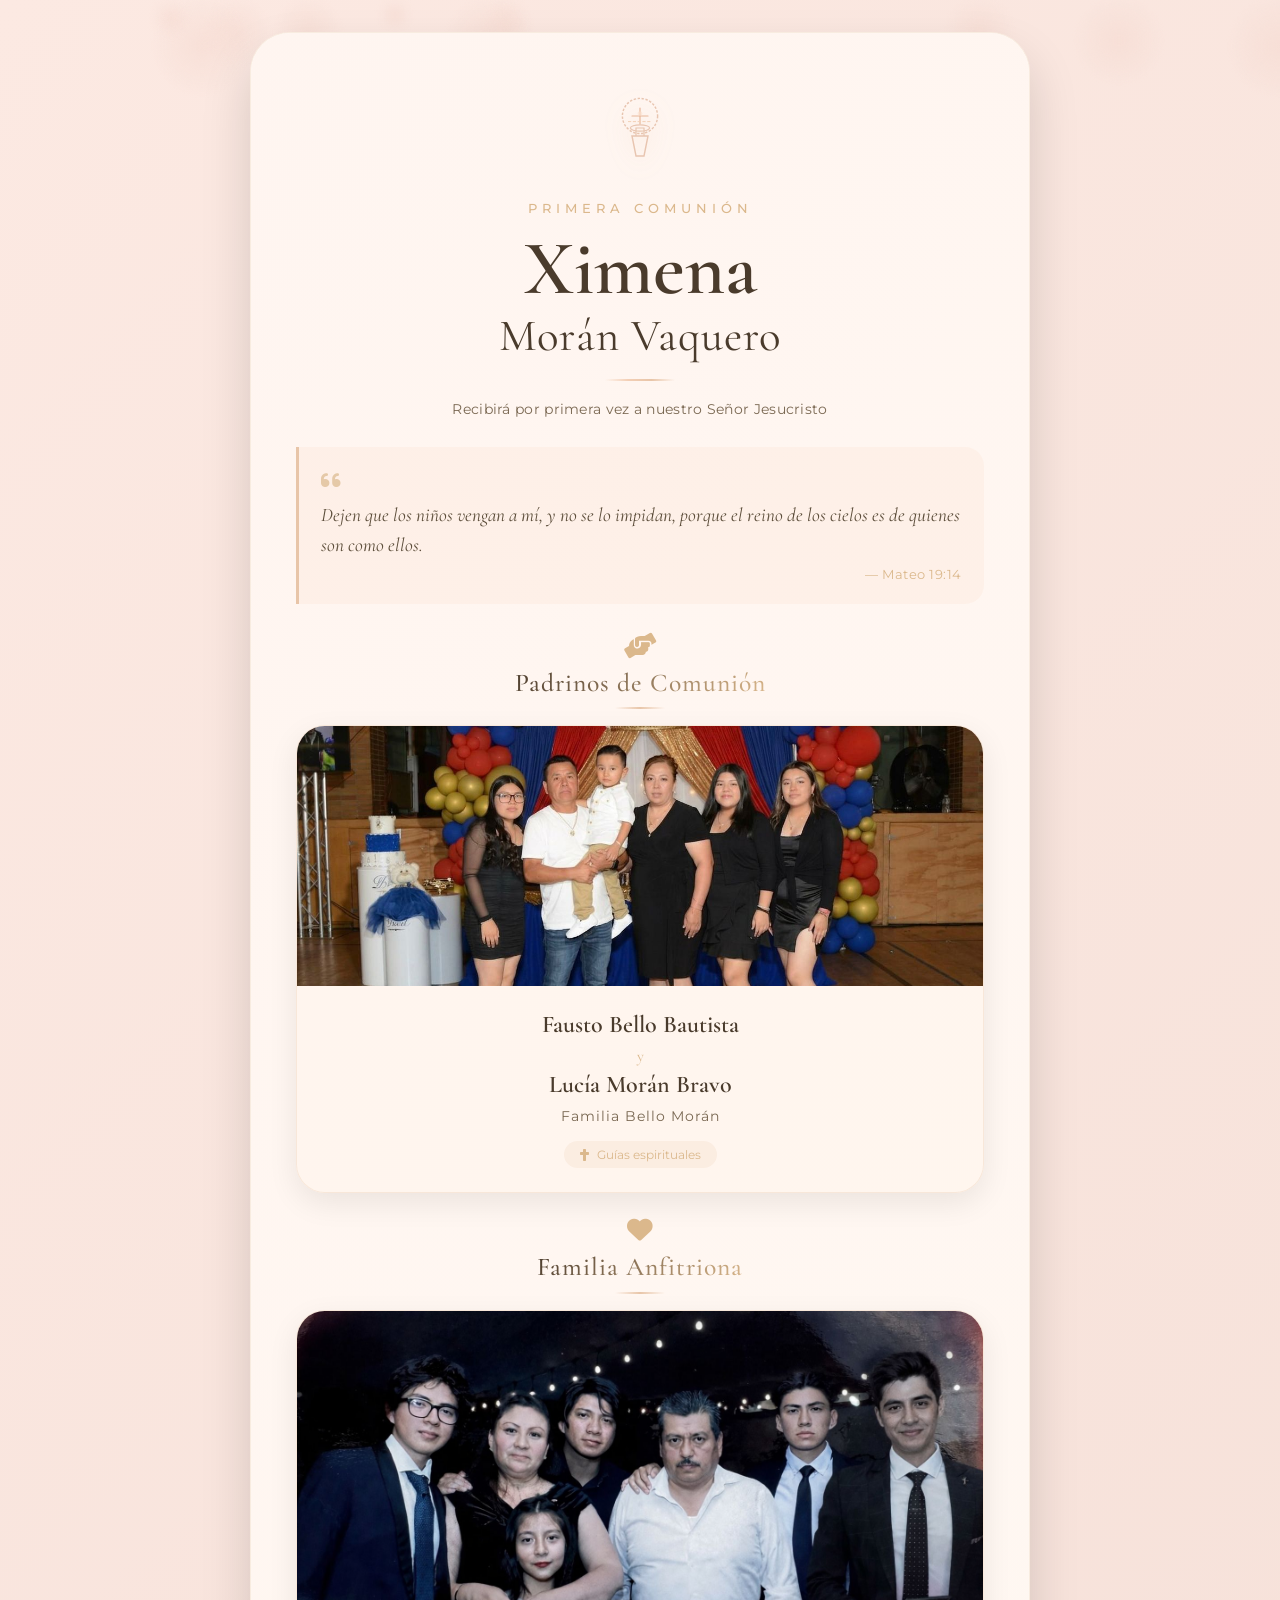
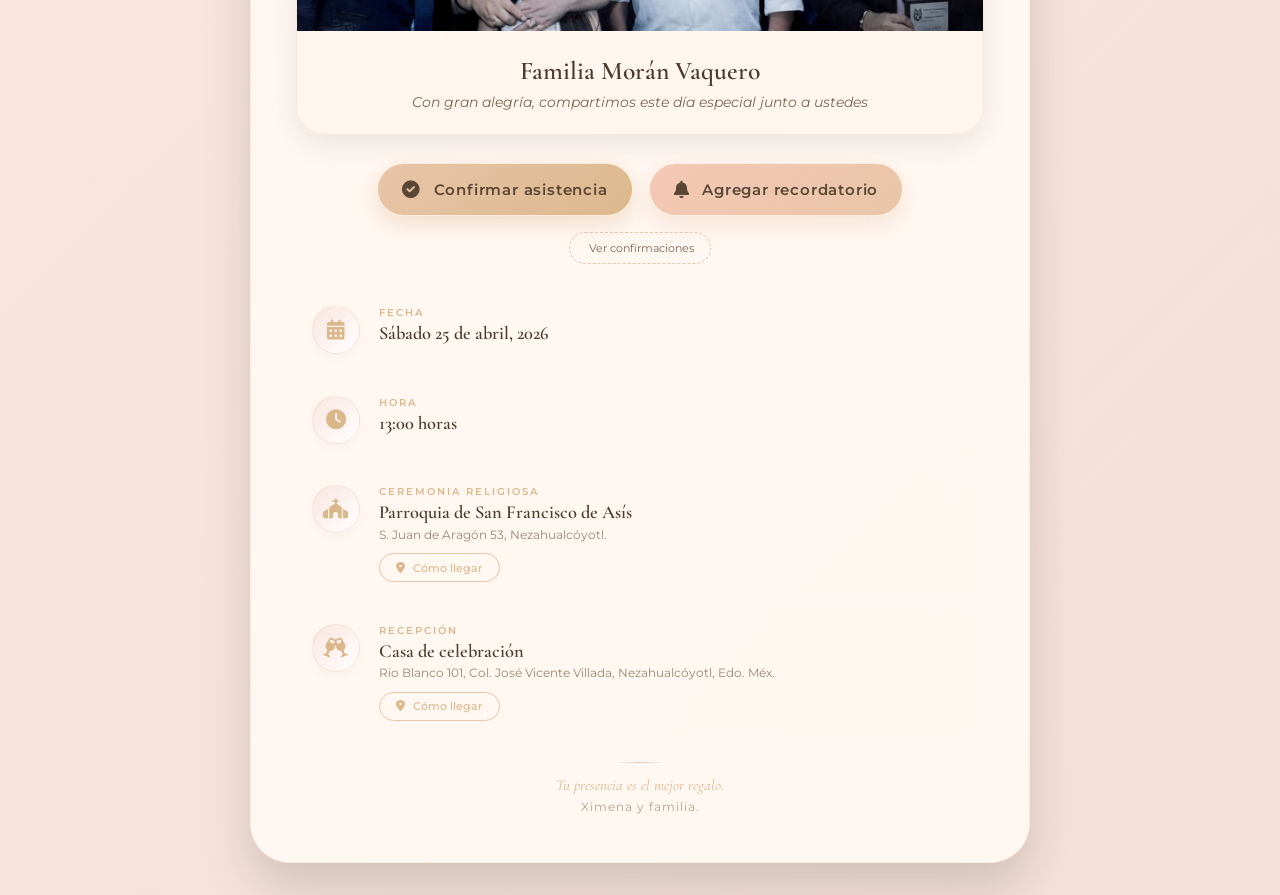
==== commit b19bc55c: "Add files via upload" ====
--- a/index.html
+++ b/index.html
@@ -1,6 +1,13 @@
 <!DOCTYPE html>
 <html lang="es">
 <head>
+    <!-- Previsualización para WhatsApp y redes sociales -->
+    <meta property="og:title" content="Primera Comunión de Ximena Morán Vaquero">
+    <meta property="og:description" content="Te invitamos a celebrar este día tan especial. Sábado 25 de abril - 1:00 pm. Confirma tu asistencia ✨">
+    <meta property="og:image" content="fam_moranO.jpeg">
+    <meta property="og:url" content="https://tu-enlace.netlify.app">
+    <meta property="og:type" content="website">
+    <meta name="twitter:card" content="summary_large_image">
     <meta charset="UTF-8">
     <meta name="viewport" content="width=device-width, initial-scale=1.0, user-scalable=yes">
     <title>Ximena Morán Vaquero | Primera Comunión</title>
@@ -109,7 +116,7 @@
                 <div class="family-section" data-aos="fade-up" data-aos-delay="400">
                     <div class="family-card">
                         <div class="family-photo">
-                            <img src="fam1.jpeg" alt="Familia Morán Vaquero">
+                            <img src="fam_moranO.jpeg" alt="Familia Morán Vaquero">
                         </div>
                         <div class="family-info">
                             <h3 class="family-name">Familia Morán Vaquero</h3>
@@ -118,48 +125,66 @@
                     </div>
                 </div>
                 
-                <!-- FORMULARIO DE CONFIRMACIÓN -->
-                <div class="section-title" data-aos="fade-up" data-aos-delay="200">
+                <!-- ===== BOTONES PRINCIPALES (juntos al mismo nivel) ===== -->
+                <div class="action-buttons-row" data-aos="zoom-in" data-aos-delay="600">
+                    <button class="btn btn-confirm-main" id="openRsvpModalBtn">
+                        <i class="fas fa-check-circle"></i>
+                        <span>Confirmar asistencia</span>
+                    </button>
+                    <button class="btn btn-primary" id="reminderBtn">
+                        <i class="fas fa-bell"></i>
+                        <span>Agregar recordatorio</span>
+                    </button>
+                </div>
+                
+                <div id="reminderMessage" class="confirm-message">
                     <i class="fas fa-check-circle"></i>
-                    <span>Confirmar asistencia</span>
-                    <div class="title-decoration"></div>
-                </div>
-                
-                <div class="rsvp-form-container" data-aos="fade-up" data-aos-delay="400">
-                    <form id="rsvpForm">
-                        <div class="form-group">
-                            <label for="guestName">Nombre del invitado o familia *</label>
-                            <input type="text" id="guestName" name="guestName" required placeholder="Ej: Familia García o María López">
-                        </div>
-                        
-                        <div class="form-group">
-                            <label for="guestCount">Número de personas que asistirán *</label>
-                            <select id="guestCount" name="guestCount" required>
-                                <option value="1">1 persona</option>
-                                <option value="2">2 personas</option>
-                                <option value="3">3 personas</option>
-                                <option value="4">4 personas</option>
-                                <option value="5">5 personas</option>
-                                <option value="6">6 personas</option>
-                                <option value="7">7 o más</option>
-                            </select>
-                        </div>
-                        
-                        <div class="form-group">
-                            <label for="guestMessage">Mensaje de saludo (opcional)</label>
-                            <textarea id="guestMessage" name="guestMessage" rows="2" placeholder="Ej: ¡Muchas felicidades Ximena! Nos vemos pronto..."></textarea>
-                        </div>
-                        
-                        <button type="submit" class="btn-confirm">
-                            <i class="fas fa-paper-plane"></i> Confirmar asistencia
-                        </button>
-                    </form>
-                    
-                    <div id="rsvpMessage" class="rsvp-status"></div>
-                </div>
-                
-                <!-- BOTÓN ADMIN -->
-                <div class="admin-section" data-aos="fade-up" data-aos-delay="600">
+                    <span>¡Recordatorio agregado a tu calendario!</span>
+                </div>
+                
+                <!-- ===== MODAL DEL FORMULARIO DE CONFIRMACIÓN ===== -->
+                <div id="rsvpModal" class="modal">
+                    <div class="modal-content">
+                        <div class="modal-header">
+                            <h3><i class="fas fa-calendar-check"></i> Confirmar asistencia</h3>
+                            <button class="modal-close" id="closeModalBtn">&times;</button>
+                        </div>
+                        <div class="modal-body">
+                            <form id="rsvpForm">
+                                <div class="form-group">
+                                    <label for="guestName">Nombre del invitado o familia *</label>
+                                    <input type="text" id="guestName" name="guestName" required placeholder="Ej: Familia García o María López">
+                                </div>
+                                
+                                <div class="form-group">
+                                    <label for="guestCount">Número de personas que asistirán *</label>
+                                    <select id="guestCount" name="guestCount" required>
+                                        <option value="1">1 persona</option>
+                                        <option value="2">2 personas</option>
+                                        <option value="3">3 personas</option>
+                                        <option value="4">4 personas</option>
+                                        <option value="5">5 personas</option>
+                                        <option value="6">6 personas</option>
+                                        <option value="7">7 o más</option>
+                                    </select>
+                                </div>
+                                
+                                <div class="form-group">
+                                    <label for="guestMessage">Mensaje de saludo (opcional)</label>
+                                    <textarea id="guestMessage" name="guestMessage" rows="3" placeholder="Ej: ¡Muchas felicidades Ximena! Nos vemos pronto..."></textarea>
+                                </div>
+                                
+                                <button type="submit" class="btn-submit-rsvp">
+                                    <i class="fas fa-paper-plane"></i> Enviar confirmación
+                                </button>
+                            </form>
+                            <div id="rsvpModalMessage" class="rsvp-status-modal"></div>
+                        </div>
+                    </div>
+                </div>
+                
+                <!-- BOTÓN ADMIN (discreto) -->
+                <div class="admin-section" data-aos="fade-up" data-aos-delay="700">
                     <button class="btn-admin" id="adminBtn">
                         <i class="fas fa-chart-simple"></i> Ver confirmaciones
                     </button>
@@ -197,7 +222,7 @@
                             <div class="info-icon"><i class="fas fa-clock"></i></div>
                             <div class="info-details">
                                 <span class="info-label">Hora</span>
-                                <span class="info-value">14:00 horas</span>
+                                <span class="info-value">13:00 horas</span>
                             </div>
                         </div>
                         
@@ -206,7 +231,7 @@
                             <div class="info-details">
                                 <span class="info-label">Ceremonia Religiosa</span>
                                 <span class="info-value">Parroquia de San Francisco de Asís</span>
-                                <span class="info-address">S. Juan de Aragón 53, CDMX</span>
+                                <span class="info-address">S. Juan de Aragón 53, Nezahualcóyotl.</span>
                                 <button class="map-btn" data-map="church">
                                     <i class="fas fa-location-dot"></i> Cómo llegar
                                 </button>
@@ -227,22 +252,10 @@
                     </div>
                 </div>
                 
-                <div class="action-buttons" data-aos="zoom-in" data-aos-delay="600">
-                    <button class="btn btn-primary" id="reminderBtn">
-                        <i class="fas fa-bell"></i>
-                        <span>Agregar recordatorio</span>
-                    </button>
-                </div>
-                
-                <div id="reminderMessage" class="confirm-message">
-                    <i class="fas fa-check-circle"></i>
-                    <span>¡Recordatorio agregado a tu calendario!</span>
-                </div>
-                
                 <div class="footer" data-aos="fade-up" data-aos-delay="800">
                     <div class="footer-divider"></div>
-                    <p class="footer-text">Tu presencia es el mejor regalo</p>
-                    <p class="footer-family">Ximena y familia</p>
+                    <p class="footer-text">Tu presencia es el mejor regalo.</p>
+                    <p class="footer-family">Ximena y familia.</p>
                 </div>
                 
             </div>
--- a/style.css
+++ b/style.css
@@ -204,7 +204,7 @@
 .name-title .lastname {
     font-size: 2.8rem;
     font-weight: 400;
-    color: var(--gold-warm);
+    color: var(--text-dark);
     display: block;
     margin-top: 0.2rem;
     letter-spacing: 1px;
@@ -447,22 +447,161 @@
     font-style: italic;
 }
 
-/* ===== FORMULARIO RSVP ===== */
-.rsvp-form-container {
-    background: rgba(255, 245, 238, 0.9);
+/* ===== BOTONES PRINCIPALES EN FILA ===== */
+.action-buttons-row {
+    display: flex;
+    gap: 1rem;
+    justify-content: center;
+    margin: 1.5rem 0 1rem;
+    flex-wrap: wrap;
+}
+
+.btn {
+    min-width: 220px;
+    padding: 1rem 1.5rem;
+    border: none;
+    border-radius: 3rem;
+    font-family: 'Montserrat', sans-serif;
+    font-weight: 600;
+    font-size: 0.95rem;
+    cursor: pointer;
+    display: flex;
+    align-items: center;
+    justify-content: center;
+    gap: 0.8rem;
+    transition: var(--transition-bounce);
+    letter-spacing: 0.8px;
+}
+
+.btn-primary {
+    background: linear-gradient(135deg, #f5c8b5 0%, var(--gold-soft) 100%);
+    color: #5a4635;
+    box-shadow: 0 8px 20px rgba(232, 197, 168, 0.4);
+    border: 1px solid rgba(255, 245, 235, 0.8);
+}
+
+.btn-primary:hover {
+    transform: translateY(-4px) scale(1.02);
+    box-shadow: 0 16px 32px rgba(232, 197, 168, 0.5);
+    background: linear-gradient(135deg, #f3bfa8 0%, #e8bf92 100%);
+}
+
+.btn-primary i {
+    font-size: 1.1rem;
+    transition: transform 0.3s ease;
+}
+
+.btn-primary:hover i {
+    transform: rotate(15deg);
+}
+
+.btn-confirm-main {
+    background: linear-gradient(135deg, #e8c5a8 0%, #dbb88c 100%);
+    color: #5a4635;
+    box-shadow: 0 8px 20px rgba(219, 184, 140, 0.4);
+    border: 1px solid rgba(255, 245, 235, 0.8);
+}
+
+.btn-confirm-main:hover {
+    transform: translateY(-4px) scale(1.02);
+    box-shadow: 0 16px 32px rgba(219, 184, 140, 0.5);
+    background: linear-gradient(135deg, #e8bf92 0%, #d4ab7a 100%);
+}
+
+.btn-confirm-main i {
+    font-size: 1.1rem;
+    transition: transform 0.3s ease;
+}
+
+.btn-confirm-main:hover i {
+    transform: scale(1.1);
+}
+
+/* ===== MODAL ===== */
+.modal {
+    display: none;
+    position: fixed;
+    top: 0;
+    left: 0;
+    width: 100%;
+    height: 100%;
+    background: rgba(0, 0, 0, 0.6);
+    backdrop-filter: blur(5px);
+    z-index: 1001;
+    align-items: center;
+    justify-content: center;
+    animation: fadeIn 0.3s ease;
+}
+
+.modal.show {
+    display: flex;
+}
+
+@keyframes fadeIn {
+    from { opacity: 0; }
+    to { opacity: 1; }
+}
+
+.modal-content {
+    background: white;
+    width: 90%;
+    max-width: 500px;
     border-radius: 1.5rem;
+    overflow: hidden;
+    box-shadow: 0 25px 50px rgba(0, 0, 0, 0.3);
+    animation: modalSlideUp 0.4s cubic-bezier(0.2, 0.9, 0.4, 1.1);
+}
+
+@keyframes modalSlideUp {
+    from {
+        opacity: 0;
+        transform: translateY(50px);
+    }
+    to {
+        opacity: 1;
+        transform: translateY(0);
+    }
+}
+
+.modal-header {
+    background: linear-gradient(135deg, var(--gold-soft), var(--gold-warm));
+    padding: 1.2rem 1.5rem;
+    display: flex;
+    justify-content: space-between;
+    align-items: center;
+}
+
+.modal-header h3 {
+    font-family: 'Montserrat', sans-serif;
+    font-size: 1.2rem;
+    color: white;
+    margin: 0;
+}
+
+.modal-header h3 i {
+    margin-right: 0.5rem;
+}
+
+.modal-close {
+    background: none;
+    border: none;
+    font-size: 1.8rem;
+    color: white;
+    cursor: pointer;
+    line-height: 1;
+    opacity: 0.8;
+    transition: opacity 0.2s;
+}
+
+.modal-close:hover {
+    opacity: 1;
+}
+
+.modal-body {
     padding: 1.8rem;
-    margin: 1rem 0 1.5rem;
-    box-shadow: var(--shadow-sm);
-    border: 1px solid rgba(232, 197, 168, 0.3);
-    transition: var(--transition);
-}
-
-.rsvp-form-container:hover {
-    box-shadow: var(--shadow-lg);
-    transform: translateY(-3px);
-}
-
+}
+
+/* ===== FORMULARIO DENTRO DEL MODAL ===== */
 .form-group {
     margin-bottom: 1.2rem;
 }
@@ -498,13 +637,13 @@
     box-shadow: 0 0 0 3px rgba(219, 184, 140, 0.2);
 }
 
-.btn-confirm {
-    width: 100%;
-    padding: 1rem;
+.btn-submit-rsvp {
+    width: 100%;
+    padding: 0.9rem;
     background: linear-gradient(135deg, var(--gold-soft) 0%, var(--gold-warm) 100%);
     border: none;
     border-radius: 2rem;
-    color: white;
+    color: #5a4635;
     font-family: 'Montserrat', sans-serif;
     font-weight: 600;
     font-size: 1rem;
@@ -514,14 +653,15 @@
     justify-content: center;
     gap: 0.8rem;
     transition: var(--transition-bounce);
-}
-
-.btn-confirm:hover {
-    transform: translateY(-3px);
-    box-shadow: 0 10px 25px rgba(219, 184, 140, 0.4);
-}
-
-.rsvp-status {
+    margin-top: 0.5rem;
+}
+
+.btn-submit-rsvp:hover {
+    transform: translateY(-2px);
+    box-shadow: 0 8px 20px rgba(219, 184, 140, 0.4);
+}
+
+.rsvp-status-modal {
     margin-top: 1rem;
     padding: 0.8rem;
     border-radius: 1rem;
@@ -530,14 +670,14 @@
     display: none;
 }
 
-.rsvp-status.success {
+.rsvp-status-modal.success {
     display: block;
     background: #d4edda;
     color: #155724;
     border-left: 4px solid #28a745;
 }
 
-.rsvp-status.error {
+.rsvp-status-modal.error {
     display: block;
     background: #f8d7da;
     color: #721c24;
@@ -832,52 +972,6 @@
     transform: translateX(3px);
 }
 
-/* ===== BOTÓN PRINCIPAL ===== */
-.action-buttons {
-    display: flex;
-    justify-content: center;
-    margin: 2rem 0 1.2rem;
-}
-
-.btn {
-    min-width: 260px;
-    padding: 1rem 2rem;
-    border: none;
-    border-radius: 3rem;
-    font-family: 'Montserrat', sans-serif;
-    font-weight: 600;
-    font-size: 0.95rem;
-    cursor: pointer;
-    display: flex;
-    align-items: center;
-    justify-content: center;
-    gap: 0.8rem;
-    transition: var(--transition-bounce);
-    letter-spacing: 0.8px;
-}
-
-.btn-primary {
-    background: linear-gradient(135deg, #f5c8b5 0%, var(--gold-soft) 100%);
-    color: #5a4635;
-    box-shadow: 0 8px 20px rgba(232, 197, 168, 0.4);
-    border: 1px solid rgba(255, 245, 235, 0.8);
-}
-
-.btn-primary:hover {
-    transform: translateY(-4px) scale(1.02);
-    box-shadow: 0 16px 32px rgba(232, 197, 168, 0.5);
-    background: linear-gradient(135deg, #f3bfa8 0%, #e8bf92 100%);
-}
-
-.btn-primary i {
-    font-size: 1.1rem;
-    transition: transform 0.3s ease;
-}
-
-.btn-primary:hover i {
-    transform: rotate(15deg);
-}
-
 /* ===== MENSAJE CONFIRMACIÓN ===== */
 .confirm-message {
     background: linear-gradient(135deg, #f1e8e0 0%, #f5ede5 100%);
@@ -970,9 +1064,18 @@
     }
     
     .btn {
-        min-width: 220px;
-        padding: 0.9rem 1.5rem;
+        min-width: auto;
+        padding: 0.9rem 1.2rem;
         font-size: 0.85rem;
+    }
+    
+    .action-buttons-row {
+        flex-direction: column;
+        gap: 0.8rem;
+    }
+    
+    .btn {
+        width: 100%;
     }
     
     .verse-text {
@@ -1006,6 +1109,10 @@
     
     .section-title span {
         font-size: 1.4rem;
+    }
+    
+    .modal-body {
+        padding: 1.2rem;
     }
 }
 
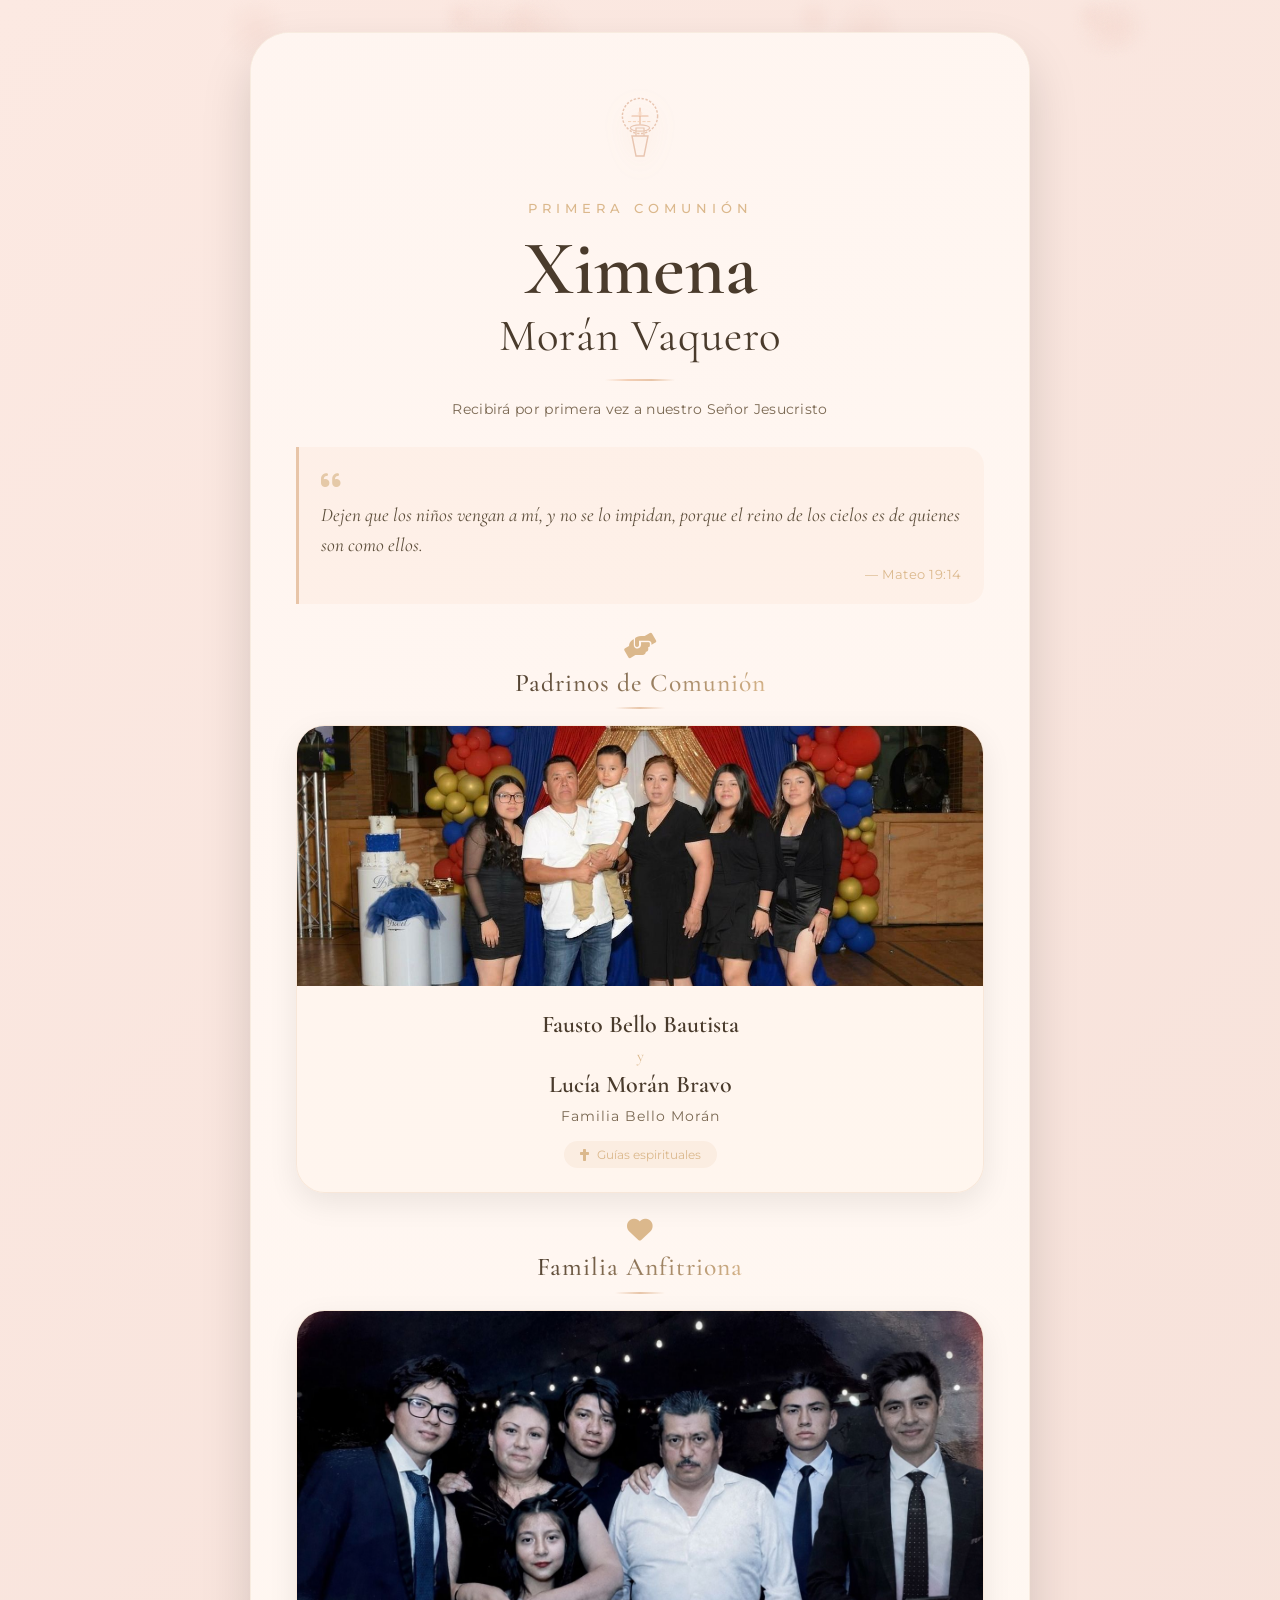
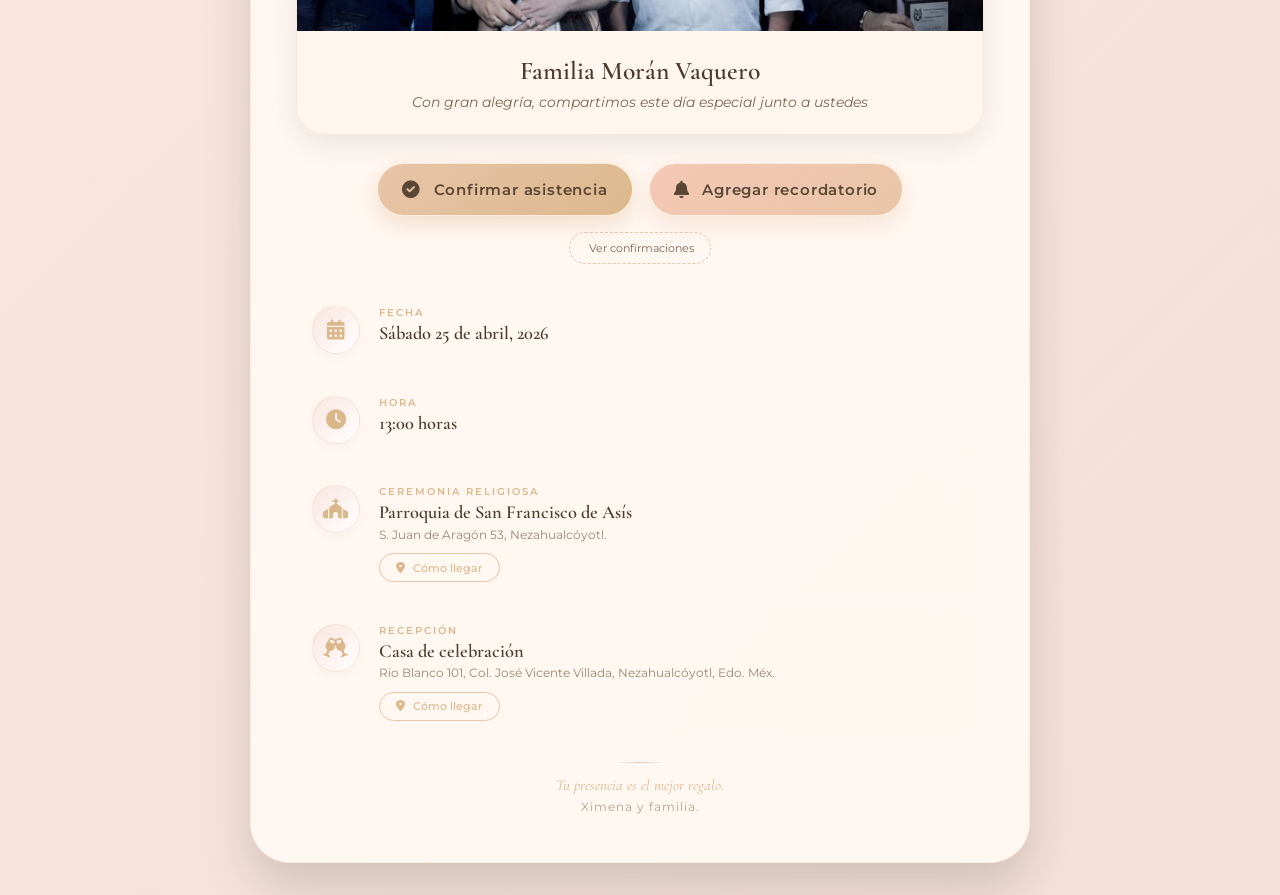
==== commit 010ba503: "Revise HTML for event invitation and metadata Updated meta tags for social media preview and adjuste" ====
--- a/index.html
+++ b/index.html
@@ -3,7 +3,7 @@
 <head>
     <!-- Previsualización para WhatsApp y redes sociales -->
     <meta property="og:title" content="Primera Comunión de Ximena Morán Vaquero">
-    <meta property="og:description" content="Te invitamos a celebrar este día tan especial. Sábado 25 de abril - 1:00 pm. Confirma tu asistencia ✨">
+    <meta property="og:description" content="Te invitamos a celebrar este día tan especial. Sábado 25 de abril - 1:00 pm.">
     <meta property="og:image" content="fam_moranO.jpeg">
     <meta property="og:url" content="https://tu-enlace.netlify.app">
     <meta property="og:type" content="website">
@@ -265,4 +265,4 @@
     <script src="https://unpkg.com/aos@2.3.1/dist/aos.js"></script>
     <script src="script.js"></script>
 </body>
-</html>+</html>
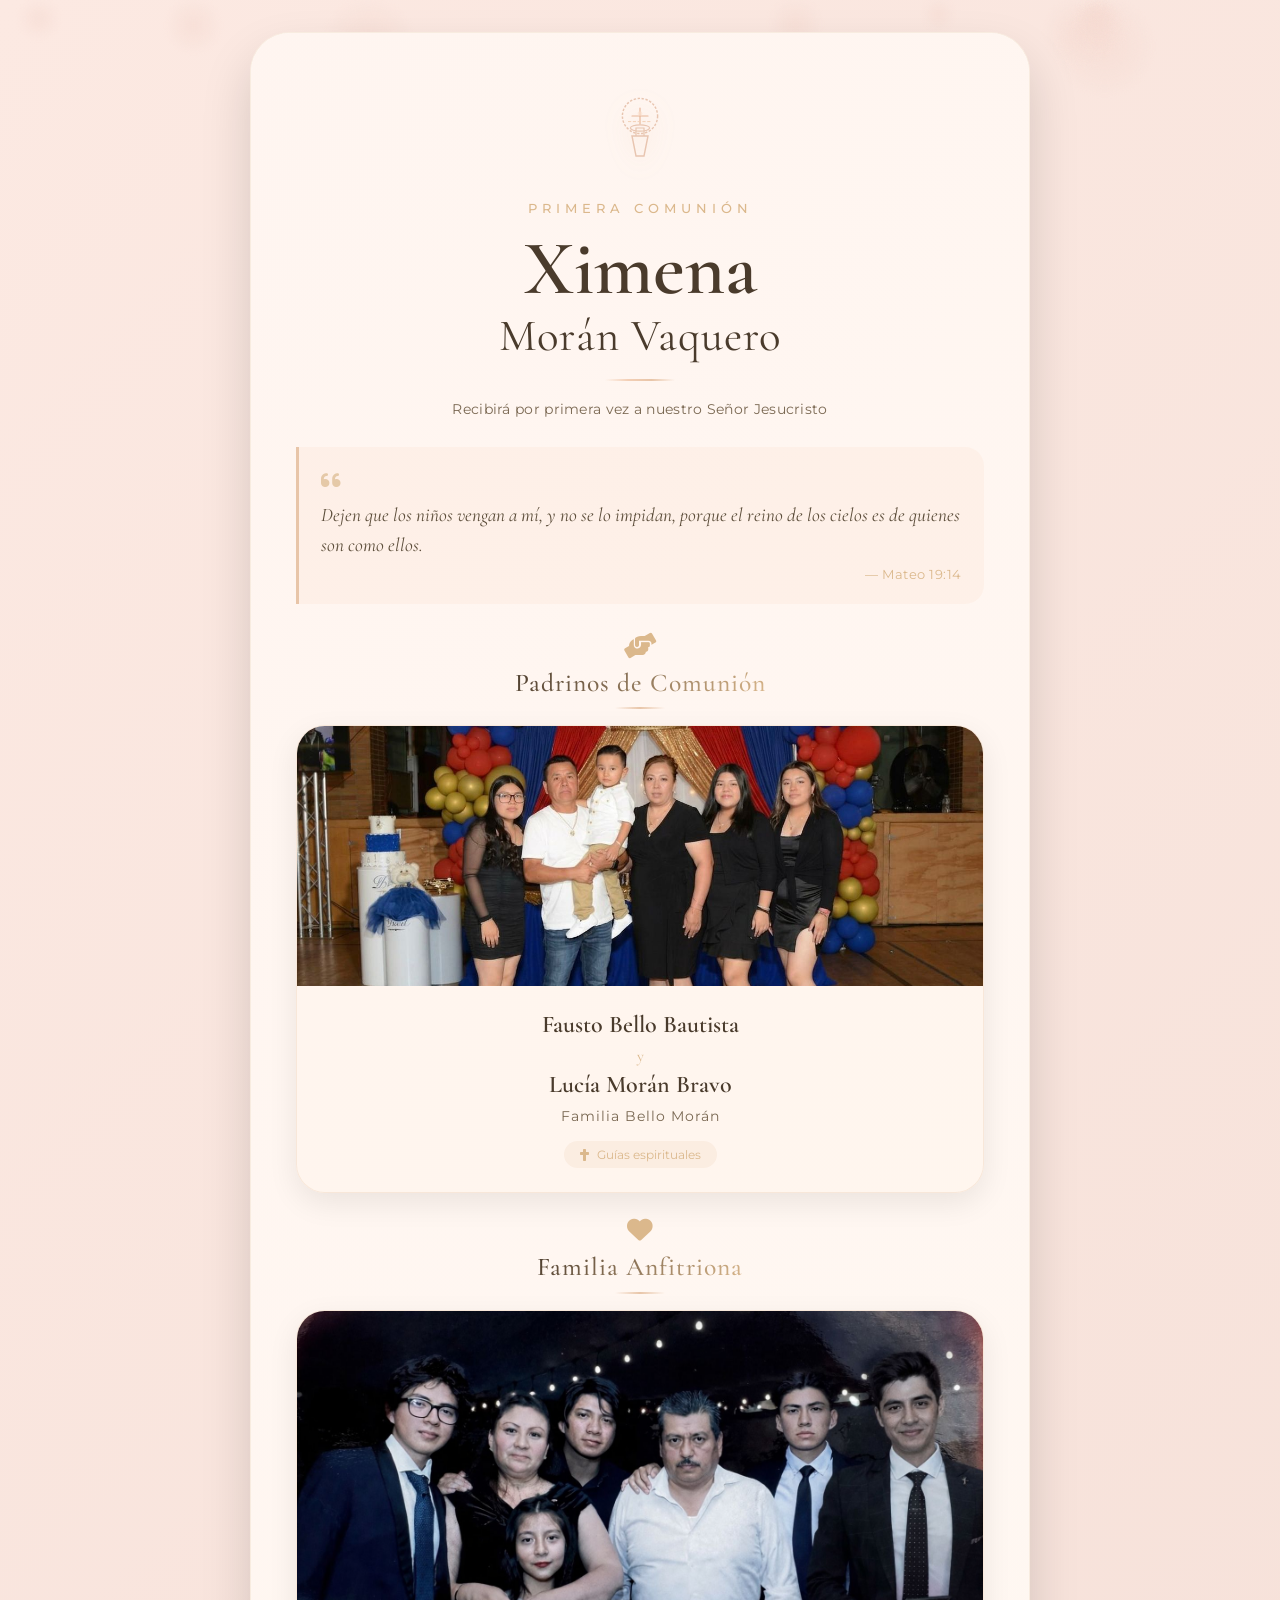
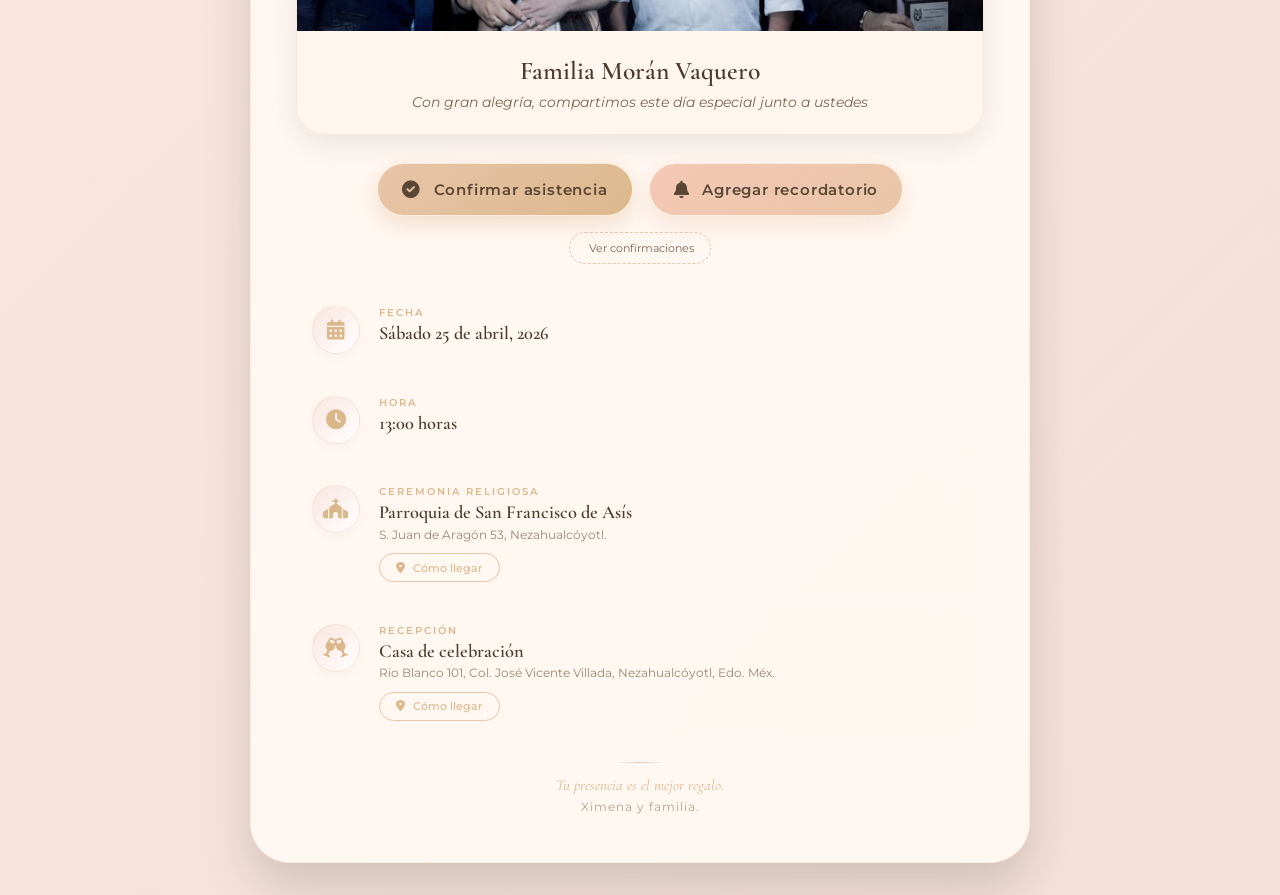
==== commit f51d1a57: "Update index.html" ====
--- a/index.html
+++ b/index.html
@@ -2,7 +2,7 @@
 <html lang="es">
 <head>
     <!-- Previsualización para WhatsApp y redes sociales -->
-    <meta property="og:title" content="Primera Comunión de Ximena Morán Vaquero">
+    <meta property="og:title" content="¡Estás invitado!">
     <meta property="og:description" content="Te invitamos a celebrar este día tan especial. Sábado 25 de abril - 1:00 pm.">
     <meta property="og:image" content="fam_moranO.jpeg">
     <meta property="og:url" content="https://tu-enlace.netlify.app">
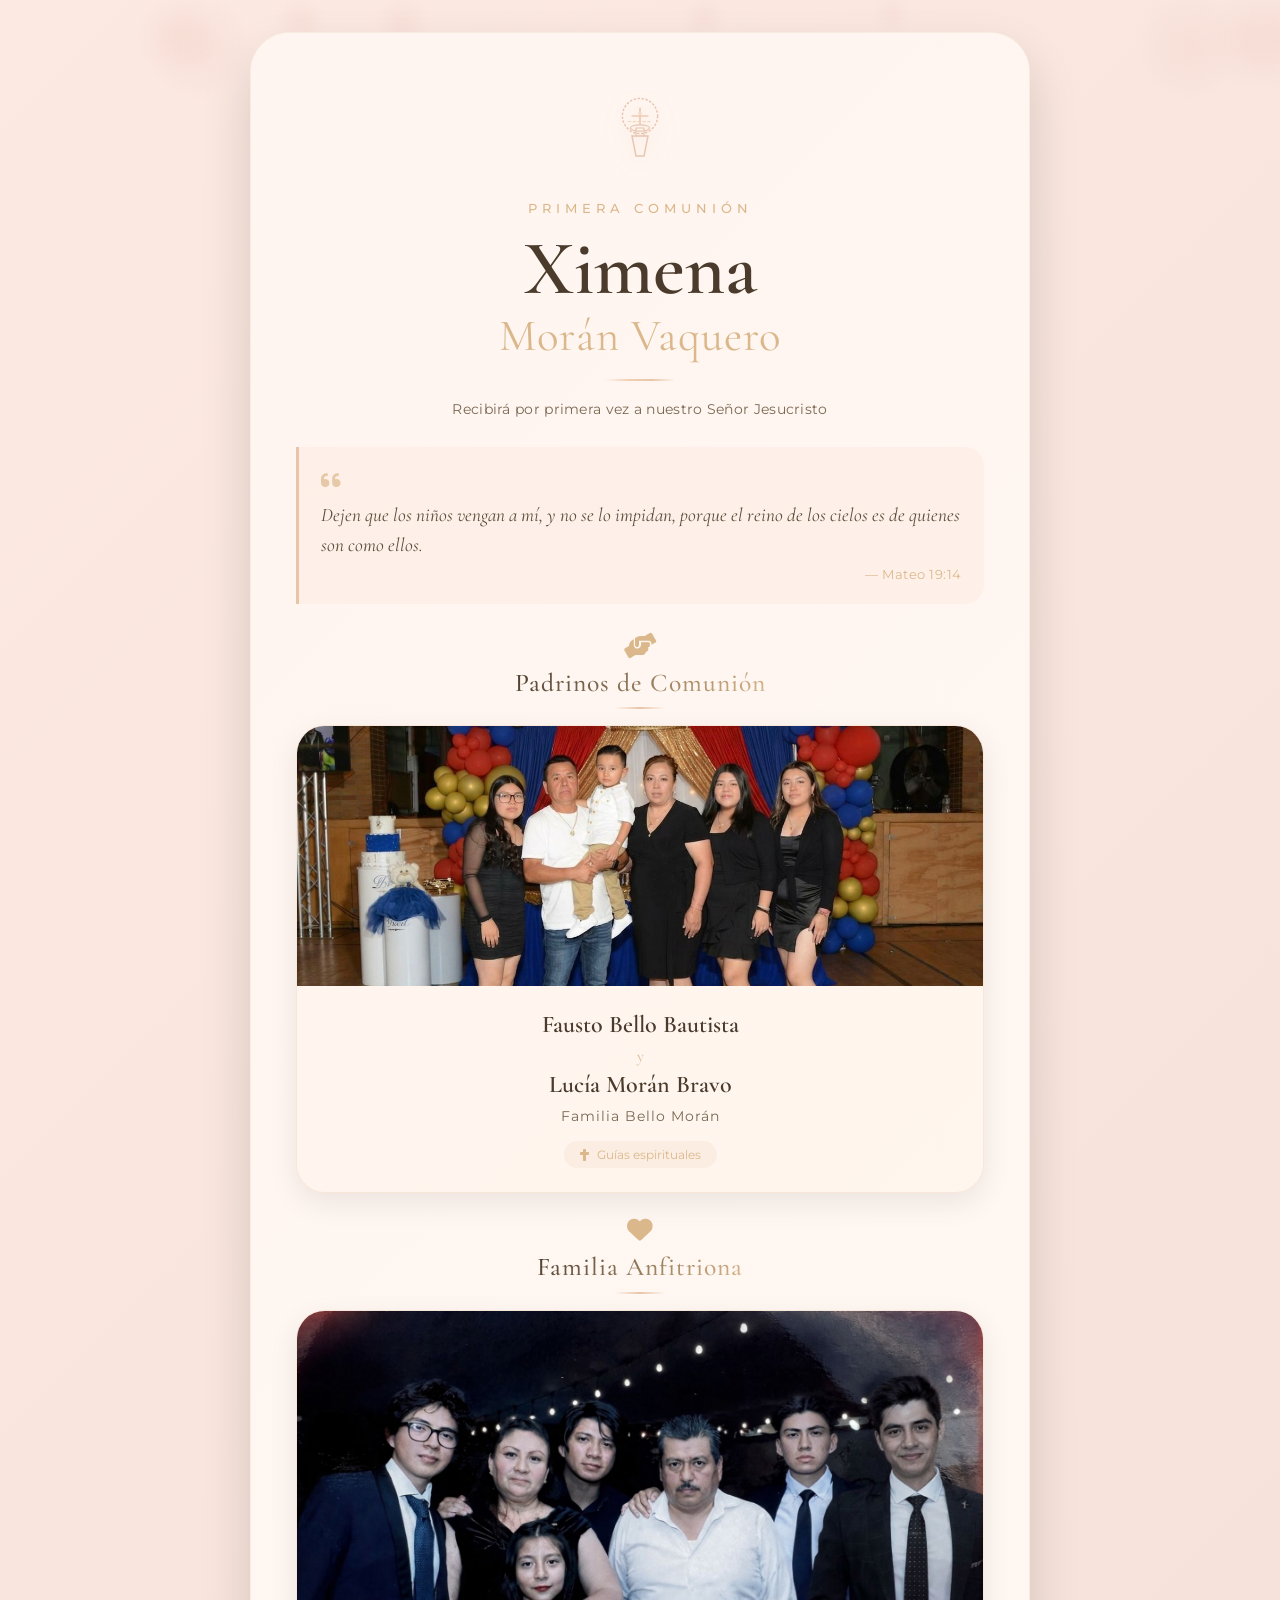
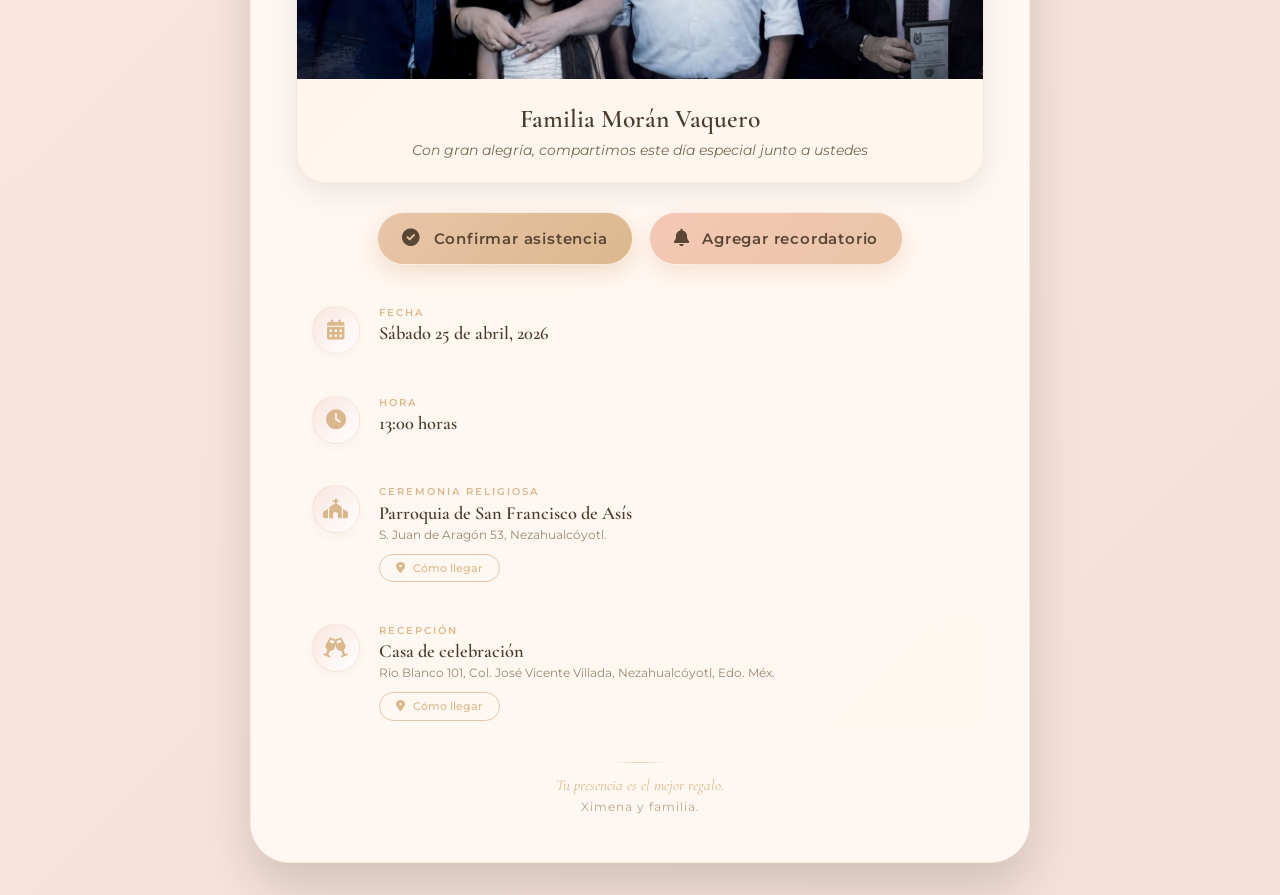
==== commit 26bcf590: "Add files via upload" ====
--- a/index.html
+++ b/index.html
@@ -125,7 +125,7 @@
                     </div>
                 </div>
                 
-                <!-- ===== BOTONES PRINCIPALES (juntos al mismo nivel) ===== -->
+                <!-- ===== BOTONES PRINCIPALES ===== -->
                 <div class="action-buttons-row" data-aos="zoom-in" data-aos-delay="600">
                     <button class="btn btn-confirm-main" id="openRsvpModalBtn">
                         <i class="fas fa-check-circle"></i>
@@ -183,30 +183,6 @@
                     </div>
                 </div>
                 
-                <!-- BOTÓN ADMIN (discreto) -->
-                <div class="admin-section" data-aos="fade-up" data-aos-delay="700">
-                    <button class="btn-admin" id="adminBtn">
-                        <i class="fas fa-chart-simple"></i> Ver confirmaciones
-                    </button>
-                </div>
-                
-                <!-- PANEL ADMIN -->
-                <div id="adminPanel" class="admin-panel" style="display: none;">
-                    <div class="admin-header">
-                        <h3><i class="fas fa-users"></i> Lista de confirmados</h3>
-                        <button id="closeAdminBtn" class="close-admin">&times;</button>
-                    </div>
-                    <div class="admin-content">
-                        <div class="stats">
-                            <span id="totalGuests">0</span> personas confirmadas
-                        </div>
-                        <div id="confirmationsList" class="confirmations-list"></div>
-                        <button id="clearConfirmations" class="btn-clear">
-                            <i class="fas fa-trash-alt"></i> Limpiar todas las confirmaciones
-                        </button>
-                    </div>
-                </div>
-                
                 <!-- INFORMACIÓN DEL EVENTO -->
                 <div class="event-info">
                     <div class="info-grid">
@@ -265,4 +241,4 @@
     <script src="https://unpkg.com/aos@2.3.1/dist/aos.js"></script>
     <script src="script.js"></script>
 </body>
-</html>
+</html>
--- a/style.css
+++ b/style.css
@@ -204,7 +204,7 @@
 .name-title .lastname {
     font-size: 2.8rem;
     font-weight: 400;
-    color: var(--text-dark);
+    color: var(--gold-warm);
     display: block;
     margin-top: 0.2rem;
     letter-spacing: 1px;
@@ -411,20 +411,26 @@
 .family-photo {
     position: relative;
     width: 100%;
-    height: 320px;
+    height: auto;
+    min-height: 320px;
+    max-height: 450px;
     overflow: hidden;
     background: linear-gradient(135deg, #f3e0d4, #f9ede5);
+    display: flex;
+    align-items: center;
+    justify-content: center;
 }
 
 .family-photo img {
     width: 100%;
-    height: 100%;
-    object-fit: cover;
+    height: auto;
+    object-fit: contain;
     transition: transform 0.8s cubic-bezier(0.25, 0.46, 0.45, 0.94);
+    display: block;
 }
 
 .family-card:hover .family-photo img {
-    transform: scale(1.08);
+    transform: scale(1.02);
 }
 
 .family-info {
@@ -525,12 +531,14 @@
     left: 0;
     width: 100%;
     height: 100%;
-    background: rgba(0, 0, 0, 0.6);
+    background: rgba(0, 0, 0, 0.7);
     backdrop-filter: blur(5px);
     z-index: 1001;
     align-items: center;
     justify-content: center;
     animation: fadeIn 0.3s ease;
+    overflow-y: auto;
+    padding: 1rem;
 }
 
 .modal.show {
@@ -544,18 +552,22 @@
 
 .modal-content {
     background: white;
-    width: 90%;
+    width: 100%;
     max-width: 500px;
     border-radius: 1.5rem;
     overflow: hidden;
     box-shadow: 0 25px 50px rgba(0, 0, 0, 0.3);
     animation: modalSlideUp 0.4s cubic-bezier(0.2, 0.9, 0.4, 1.1);
+    margin: auto;
+    max-height: 90vh;
+    display: flex;
+    flex-direction: column;
 }
 
 @keyframes modalSlideUp {
     from {
         opacity: 0;
-        transform: translateY(50px);
+        transform: translateY(30px);
     }
     to {
         opacity: 1;
@@ -569,6 +581,7 @@
     display: flex;
     justify-content: space-between;
     align-items: center;
+    flex-shrink: 0;
 }
 
 .modal-header h3 {
@@ -599,6 +612,8 @@
 
 .modal-body {
     padding: 1.8rem;
+    overflow-y: auto;
+    flex: 1;
 }
 
 /* ===== FORMULARIO DENTRO DEL MODAL ===== */
@@ -682,180 +697,6 @@
     background: #f8d7da;
     color: #721c24;
     border-left: 4px solid #dc3545;
-}
-
-/* ===== PANEL ADMIN ===== */
-.admin-section {
-    text-align: center;
-    margin: 1rem 0;
-}
-
-.btn-admin {
-    background: transparent;
-    border: 1px dashed var(--gold-soft);
-    padding: 0.5rem 1rem;
-    border-radius: 2rem;
-    font-family: 'Montserrat', sans-serif;
-    font-size: 0.7rem;
-    color: var(--text-soft);
-    cursor: pointer;
-    transition: var(--transition);
-}
-
-.btn-admin:hover {
-    background: rgba(219, 184, 140, 0.1);
-    border-color: var(--gold-warm);
-    color: var(--gold-warm);
-}
-
-.admin-panel {
-    position: fixed;
-    top: 50%;
-    left: 50%;
-    transform: translate(-50%, -50%);
-    width: 90%;
-    max-width: 500px;
-    max-height: 80vh;
-    background: white;
-    border-radius: 1.5rem;
-    box-shadow: 0 25px 50px rgba(0, 0, 0, 0.3);
-    z-index: 1000;
-    overflow: hidden;
-    animation: modalSlideIn 0.3s ease;
-}
-
-@keyframes modalSlideIn {
-    from {
-        opacity: 0;
-        transform: translate(-50%, -45%);
-    }
-    to {
-        opacity: 1;
-        transform: translate(-50%, -50%);
-    }
-}
-
-.admin-header {
-    background: linear-gradient(135deg, var(--gold-soft), var(--gold-warm));
-    padding: 1rem 1.5rem;
-    display: flex;
-    justify-content: space-between;
-    align-items: center;
-}
-
-.admin-header h3 {
-    font-family: 'Montserrat', sans-serif;
-    font-size: 1.1rem;
-    color: white;
-    margin: 0;
-}
-
-.admin-header h3 i {
-    margin-right: 0.5rem;
-}
-
-.close-admin {
-    background: none;
-    border: none;
-    font-size: 1.8rem;
-    color: white;
-    cursor: pointer;
-    line-height: 1;
-    opacity: 0.8;
-    transition: opacity 0.2s;
-}
-
-.close-admin:hover {
-    opacity: 1;
-}
-
-.admin-content {
-    padding: 1.5rem;
-    max-height: 60vh;
-    overflow-y: auto;
-}
-
-.stats {
-    background: #f8f9fa;
-    padding: 0.8rem;
-    border-radius: 1rem;
-    text-align: center;
-    margin-bottom: 1rem;
-    font-family: 'Montserrat', sans-serif;
-    font-size: 0.9rem;
-}
-
-.stats span {
-    font-size: 1.5rem;
-    font-weight: bold;
-    color: var(--gold-warm);
-}
-
-.confirmations-list {
-    display: flex;
-    flex-direction: column;
-    gap: 0.8rem;
-    margin-bottom: 1.5rem;
-}
-
-.confirmation-item {
-    background: #fef9f5;
-    border-left: 3px solid var(--gold-warm);
-    padding: 0.8rem;
-    border-radius: 0.8rem;
-    transition: var(--transition);
-}
-
-.confirmation-item:hover {
-    background: #fef4ec;
-    transform: translateX(5px);
-}
-
-.confirmation-name {
-    font-weight: 700;
-    color: var(--text-dark);
-    font-size: 0.95rem;
-    display: flex;
-    justify-content: space-between;
-    align-items: center;
-}
-
-.confirmation-count {
-    background: var(--gold-soft);
-    padding: 0.2rem 0.6rem;
-    border-radius: 1rem;
-    font-size: 0.7rem;
-    color: #5a4635;
-}
-
-.confirmation-message {
-    font-size: 0.8rem;
-    color: var(--text-soft);
-    margin-top: 0.3rem;
-    font-style: italic;
-}
-
-.confirmation-date {
-    font-size: 0.65rem;
-    color: #b8a48c;
-    margin-top: 0.3rem;
-}
-
-.btn-clear {
-    width: 100%;
-    padding: 0.8rem;
-    background: #f8d7da;
-    border: none;
-    border-radius: 1rem;
-    color: #721c24;
-    font-family: 'Montserrat', sans-serif;
-    font-size: 0.8rem;
-    cursor: pointer;
-    transition: var(--transition);
-}
-
-.btn-clear:hover {
-    background: #f5c6cb;
 }
 
 /* ===== INFO DEL EVENTO ===== */
@@ -1096,7 +937,7 @@
     }
     
     .family-photo {
-        height: 240px;
+        min-height: 240px;
     }
     
     .godparents-names {
@@ -1142,7 +983,7 @@
     }
     
     .family-photo {
-        height: 220px;
+        min-height: 200px;
     }
     
     .godparents-info {
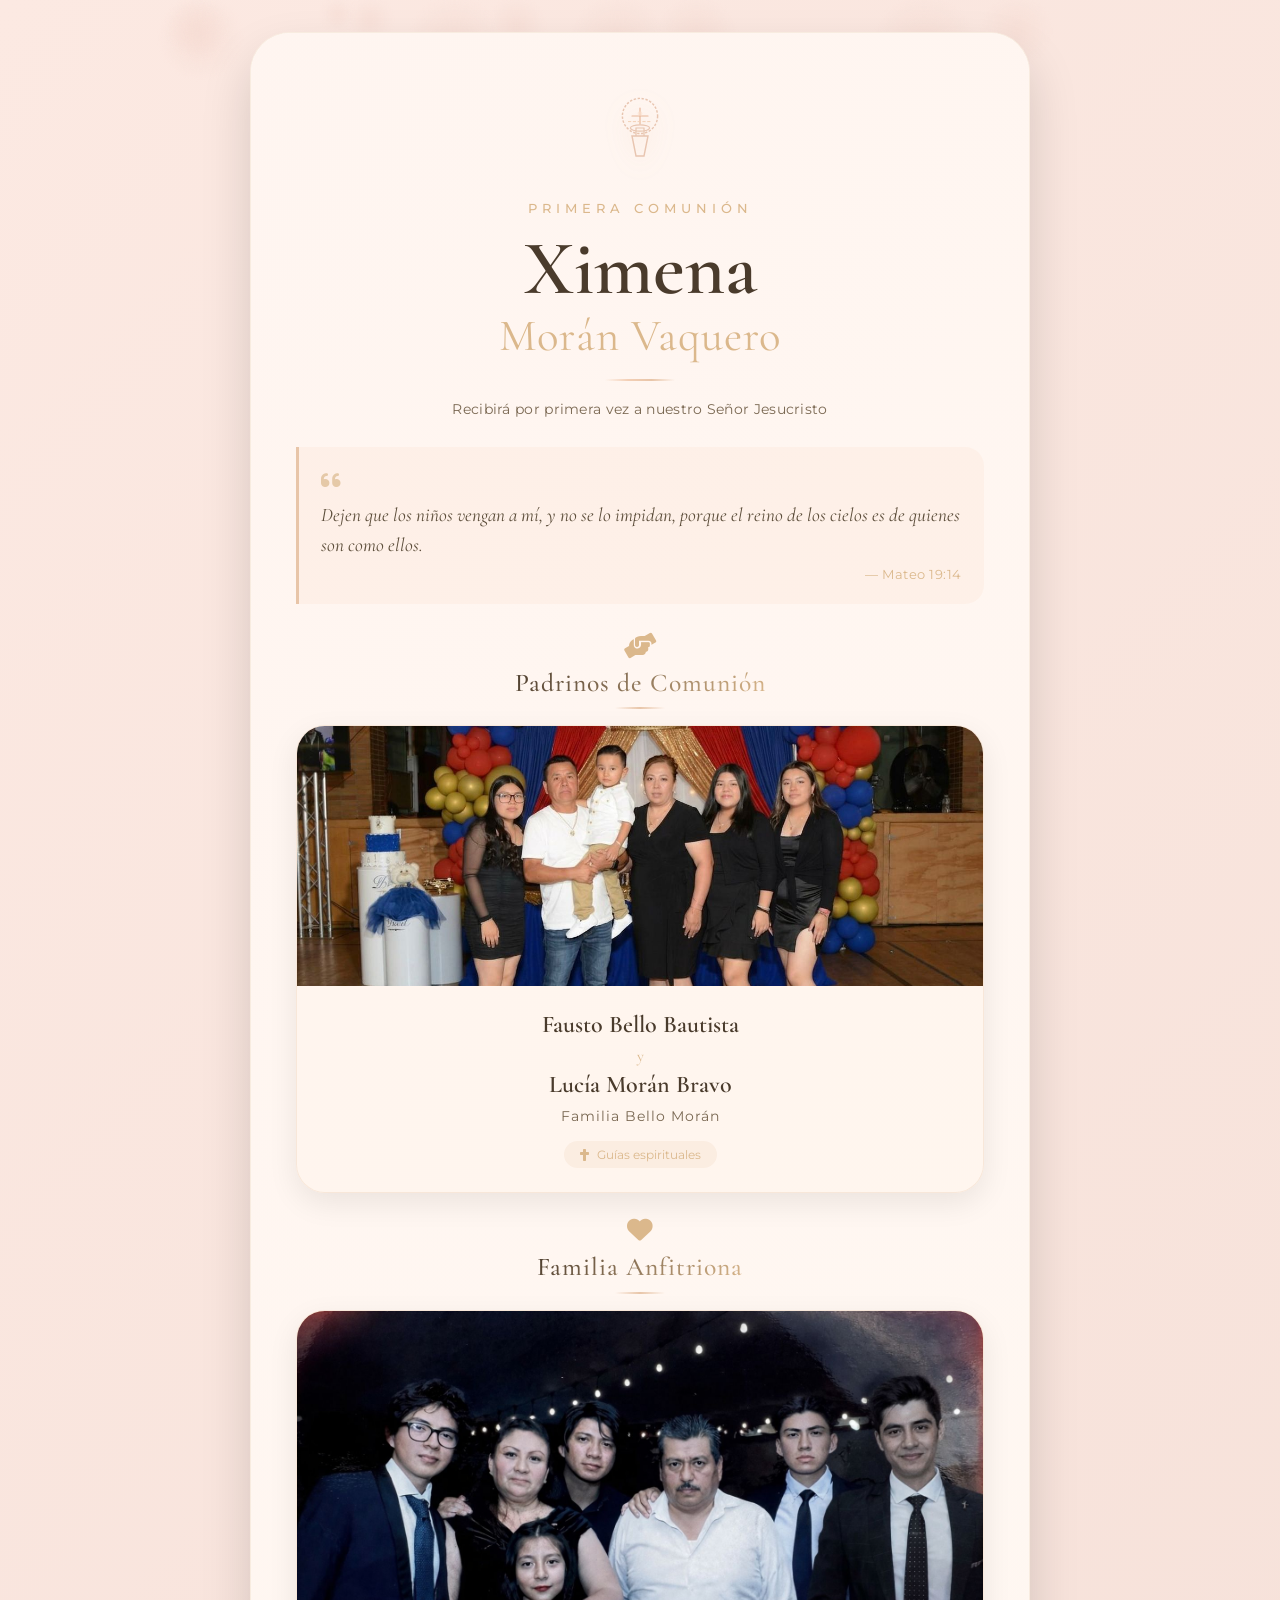
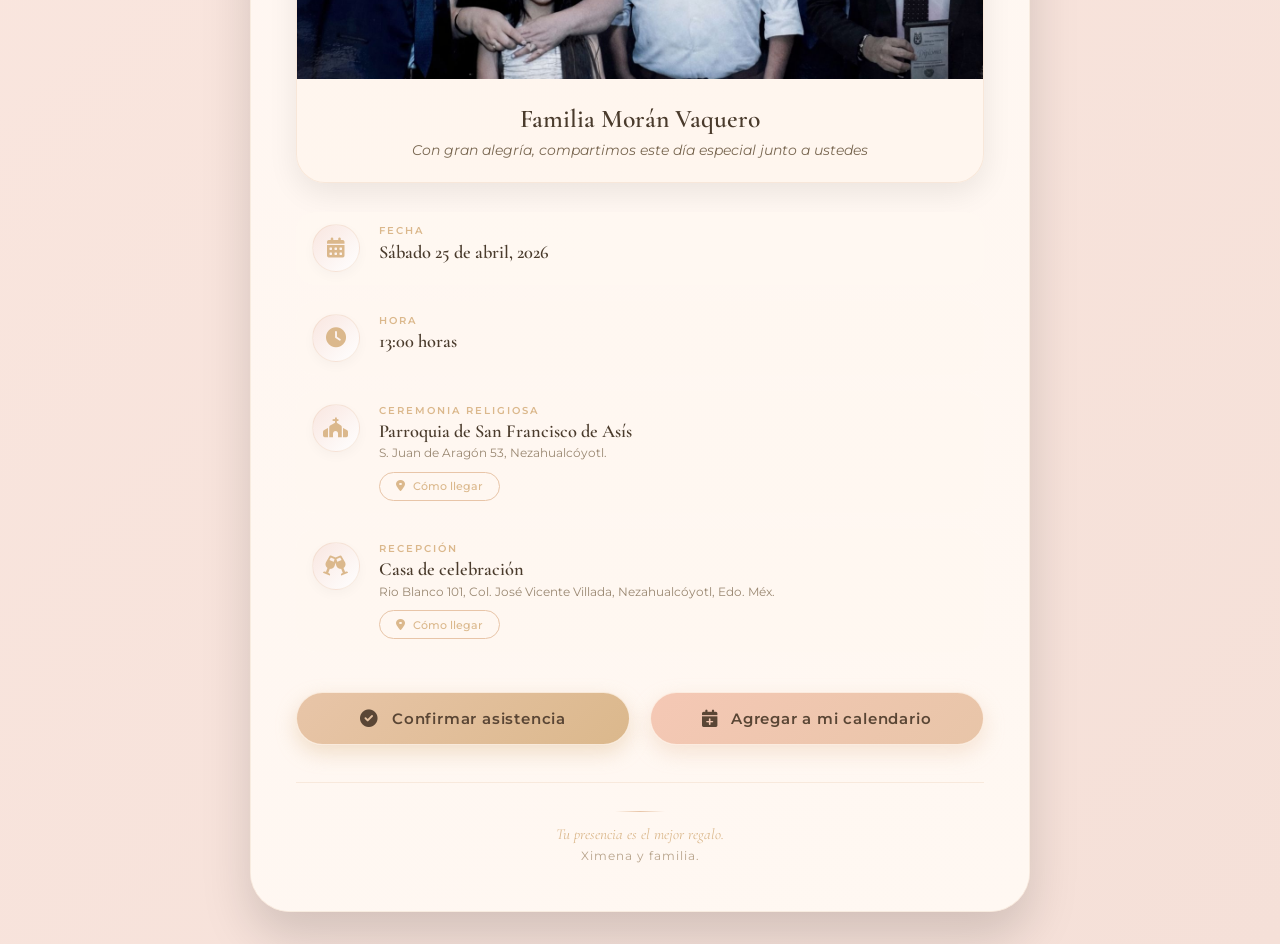
==== commit 98fa2115: "Add files via upload" ====
--- a/index.html
+++ b/index.html
@@ -1,13 +1,6 @@
 <!DOCTYPE html>
 <html lang="es">
 <head>
-    <!-- Previsualización para WhatsApp y redes sociales -->
-    <meta property="og:title" content="¡Estás invitado!">
-    <meta property="og:description" content="Te invitamos a celebrar este día tan especial. Sábado 25 de abril - 1:00 pm.">
-    <meta property="og:image" content="fam_moranO.jpeg">
-    <meta property="og:url" content="https://tu-enlace.netlify.app">
-    <meta property="og:type" content="website">
-    <meta name="twitter:card" content="summary_large_image">
     <meta charset="UTF-8">
     <meta name="viewport" content="width=device-width, initial-scale=1.0, user-scalable=yes">
     <title>Ximena Morán Vaquero | Primera Comunión</title>
@@ -21,6 +14,7 @@
     <!-- AOS Library -->
     <link href="https://unpkg.com/aos@2.3.1/dist/aos.css" rel="stylesheet">
     
+    <!-- Mis archivos -->
     <link rel="stylesheet" href="style.css">
 </head>
 <body>
@@ -89,7 +83,7 @@
                 <div class="godparents-section" data-aos="fade-up" data-aos-delay="400">
                     <div class="godparents-card">
                         <div class="godparents-photo">
-                            <img src="fam2.jpeg" alt="Padrinos: Fausto y Lucía Bello Morán">
+                            <img src="fam2.jpeg" alt="Padrinos: Fausto y Lucía Bello Morán" onerror="this.style.display='none'">
                         </div>
                         <div class="godparents-info">
                             <h3 class="godparents-names">
@@ -116,7 +110,7 @@
                 <div class="family-section" data-aos="fade-up" data-aos-delay="400">
                     <div class="family-card">
                         <div class="family-photo">
-                            <img src="fam_moranO.jpeg" alt="Familia Morán Vaquero">
+                            <img src="fam_moranO.jpeg" alt="Familia Morán Vaquero" onerror="this.style.display='none'">
                         </div>
                         <div class="family-info">
                             <h3 class="family-name">Familia Morán Vaquero</h3>
@@ -125,21 +119,67 @@
                     </div>
                 </div>
                 
-                <!-- ===== BOTONES PRINCIPALES ===== -->
-                <div class="action-buttons-row" data-aos="zoom-in" data-aos-delay="600">
-                    <button class="btn btn-confirm-main" id="openRsvpModalBtn">
+                <!-- INFORMACIÓN DEL EVENTO -->
+                <div class="event-info">
+                    <div class="info-grid">
+                        <div class="info-item" data-aos="fade-right" data-aos-delay="200">
+                            <div class="info-icon"><i class="fas fa-calendar-alt"></i></div>
+                            <div class="info-details">
+                                <span class="info-label">Fecha</span>
+                                <span class="info-value">Sábado 25 de abril, 2026</span>
+                            </div>
+                        </div>
+                        
+                        <div class="info-item" data-aos="fade-right" data-aos-delay="300">
+                            <div class="info-icon"><i class="fas fa-clock"></i></div>
+                            <div class="info-details">
+                                <span class="info-label">Hora</span>
+                                <span class="info-value">13:00 horas</span>
+                            </div>
+                        </div>
+                        
+                        <div class="info-item location-item" data-aos="fade-right" data-aos-delay="400">
+                            <div class="info-icon"><i class="fas fa-church"></i></div>
+                            <div class="info-details">
+                                <span class="info-label">Ceremonia Religiosa</span>
+                                <span class="info-value">Parroquia de San Francisco de Asís</span>
+                                <span class="info-address">S. Juan de Aragón 53, Nezahualcóyotl.</span>
+                                <button class="map-btn" data-map="church">
+                                    <i class="fas fa-location-dot"></i> Cómo llegar
+                                </button>
+                            </div>
+                        </div>
+                        
+                        <div class="info-item location-item" data-aos="fade-right" data-aos-delay="500">
+                            <div class="info-icon"><i class="fas fa-glass-cheers"></i></div>
+                            <div class="info-details">
+                                <span class="info-label">Recepción</span>
+                                <span class="info-value">Casa de celebración</span>
+                                <span class="info-address">Rio Blanco 101, Col. José Vicente Villada, Nezahualcóyotl, Edo. Méx.</span>
+                                <button class="map-btn" data-map="house">
+                                    <i class="fas fa-location-dot"></i> Cómo llegar
+                                </button>
+                            </div>
+                        </div>
+                    </div>
+                </div>
+                
+                <!-- ===== BOTONES PRINCIPALES - UBICADOS AL FINAL ===== -->
+                <div class="action-buttons-section" data-aos="zoom-in" data-aos-delay="600">
+                    <div class="action-buttons-container">
+                        <button class="btn btn-confirm-main" id="openRsvpModalBtn">
+                            <i class="fas fa-check-circle"></i>
+                            <span>Confirmar asistencia</span>
+                        </button>
+                        <button class="btn btn-primary" id="reminderBtn">
+                            <i class="fas fa-calendar-plus"></i>
+                            <span>Agregar a mi calendario</span>
+                        </button>
+                    </div>
+                    <div id="reminderMessage" class="confirm-message">
                         <i class="fas fa-check-circle"></i>
-                        <span>Confirmar asistencia</span>
-                    </button>
-                    <button class="btn btn-primary" id="reminderBtn">
-                        <i class="fas fa-bell"></i>
-                        <span>Agregar recordatorio</span>
-                    </button>
-                </div>
-                
-                <div id="reminderMessage" class="confirm-message">
-                    <i class="fas fa-check-circle"></i>
-                    <span>¡Recordatorio agregado a tu calendario!</span>
+                        <span>¡Evento agregado a tu calendario!</span>
+                    </div>
                 </div>
                 
                 <!-- ===== MODAL DEL FORMULARIO DE CONFIRMACIÓN ===== -->
@@ -183,51 +223,6 @@
                     </div>
                 </div>
                 
-                <!-- INFORMACIÓN DEL EVENTO -->
-                <div class="event-info">
-                    <div class="info-grid">
-                        <div class="info-item" data-aos="fade-right" data-aos-delay="200">
-                            <div class="info-icon"><i class="fas fa-calendar-alt"></i></div>
-                            <div class="info-details">
-                                <span class="info-label">Fecha</span>
-                                <span class="info-value">Sábado 25 de abril, 2026</span>
-                            </div>
-                        </div>
-                        
-                        <div class="info-item" data-aos="fade-right" data-aos-delay="300">
-                            <div class="info-icon"><i class="fas fa-clock"></i></div>
-                            <div class="info-details">
-                                <span class="info-label">Hora</span>
-                                <span class="info-value">13:00 horas</span>
-                            </div>
-                        </div>
-                        
-                        <div class="info-item location-item" data-aos="fade-right" data-aos-delay="400">
-                            <div class="info-icon"><i class="fas fa-church"></i></div>
-                            <div class="info-details">
-                                <span class="info-label">Ceremonia Religiosa</span>
-                                <span class="info-value">Parroquia de San Francisco de Asís</span>
-                                <span class="info-address">S. Juan de Aragón 53, Nezahualcóyotl.</span>
-                                <button class="map-btn" data-map="church">
-                                    <i class="fas fa-location-dot"></i> Cómo llegar
-                                </button>
-                            </div>
-                        </div>
-                        
-                        <div class="info-item location-item" data-aos="fade-right" data-aos-delay="500">
-                            <div class="info-icon"><i class="fas fa-glass-cheers"></i></div>
-                            <div class="info-details">
-                                <span class="info-label">Recepción</span>
-                                <span class="info-value">Casa de celebración</span>
-                                <span class="info-address">Rio Blanco 101, Col. José Vicente Villada, Nezahualcóyotl, Edo. Méx.</span>
-                                <button class="map-btn" data-map="house">
-                                    <i class="fas fa-location-dot"></i> Cómo llegar
-                                </button>
-                            </div>
-                        </div>
-                    </div>
-                </div>
-                
                 <div class="footer" data-aos="fade-up" data-aos-delay="800">
                     <div class="footer-divider"></div>
                     <p class="footer-text">Tu presencia es el mejor regalo.</p>
--- a/style.css
+++ b/style.css
@@ -328,7 +328,10 @@
     width: 100%;
     height: 260px;
     overflow: hidden;
-    background: linear-gradient(135deg, #f3e0d4, #f9ede5);
+    background: linear-gradient(135deg, #e8c5a8, #dbb88c);
+    display: flex;
+    align-items: center;
+    justify-content: center;
 }
 
 .godparents-photo img {
@@ -415,7 +418,7 @@
     min-height: 320px;
     max-height: 450px;
     overflow: hidden;
-    background: linear-gradient(135deg, #f3e0d4, #f9ede5);
+    background: linear-gradient(135deg, #f3cfb5, #e8c5a8);
     display: flex;
     align-items: center;
     justify-content: center;
@@ -453,17 +456,22 @@
     font-style: italic;
 }
 
-/* ===== BOTONES PRINCIPALES EN FILA ===== */
-.action-buttons-row {
-    display: flex;
-    gap: 1rem;
+/* ===== BOTONES PRINCIPALES - NUEVA SECCIÓN AL FINAL ===== */
+.action-buttons-section {
+    margin: 2rem 0 1.5rem;
+    padding: 0.5rem 0;
+}
+
+.action-buttons-container {
+    display: flex;
+    gap: 1.2rem;
     justify-content: center;
-    margin: 1.5rem 0 1rem;
     flex-wrap: wrap;
 }
 
 .btn {
-    min-width: 220px;
+    flex: 1;
+    min-width: 200px;
     padding: 1rem 1.5rem;
     border: none;
     border-radius: 3rem;
@@ -822,7 +830,7 @@
     display: none;
     align-items: center;
     gap: 0.75rem;
-    margin: 0.8rem 0;
+    margin: 1rem 0 0;
     animation: slideInUp 0.5s cubic-bezier(0.68, -0.55, 0.265, 1.55);
 }
 
@@ -862,6 +870,8 @@
 .footer {
     text-align: center;
     margin-top: 1.8rem;
+    padding-top: 1rem;
+    border-top: 1px solid rgba(232, 197, 168, 0.3);
 }
 
 .footer-divider {
@@ -904,19 +914,16 @@
         font-size: 2rem;
     }
     
+    .action-buttons-container {
+        flex-direction: column;
+        gap: 1rem;
+    }
+    
     .btn {
+        width: 100%;
         min-width: auto;
         padding: 0.9rem 1.2rem;
         font-size: 0.85rem;
-    }
-    
-    .action-buttons-row {
-        flex-direction: column;
-        gap: 0.8rem;
-    }
-    
-    .btn {
-        width: 100%;
     }
     
     .verse-text {
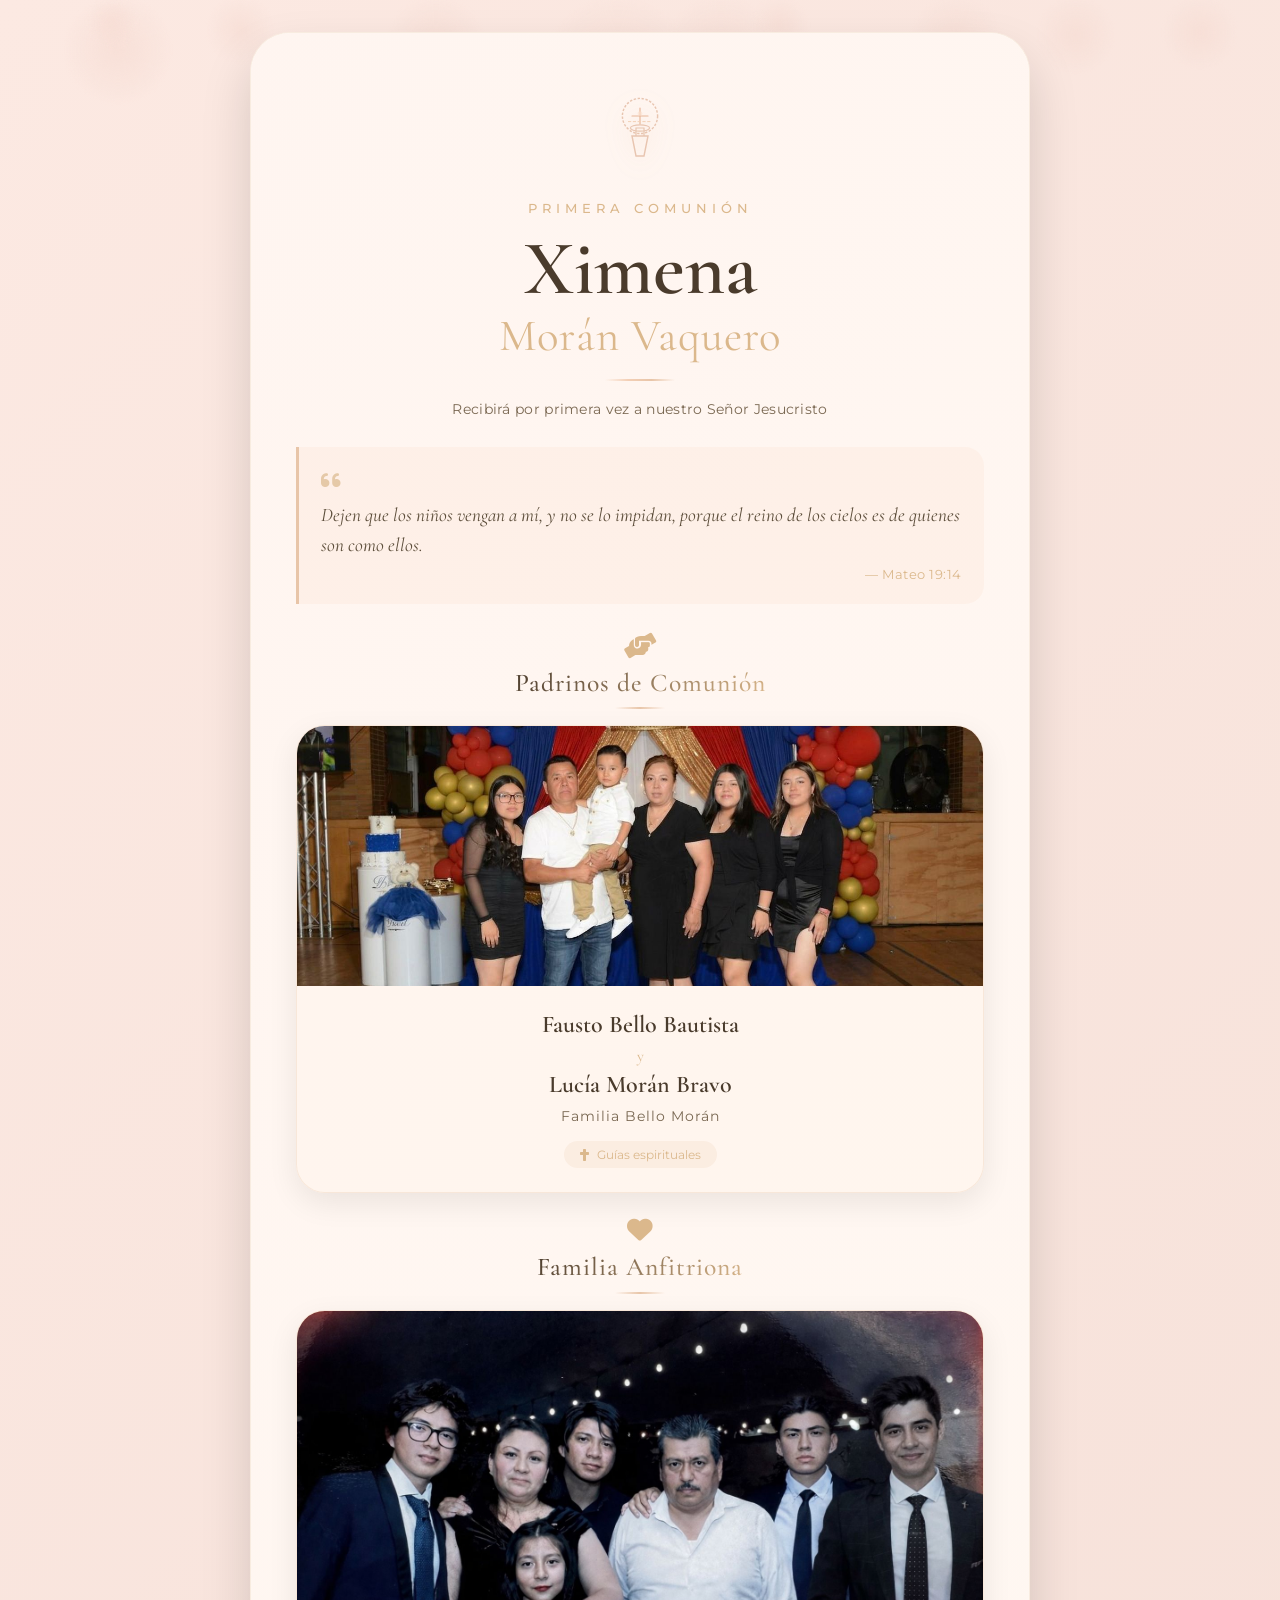
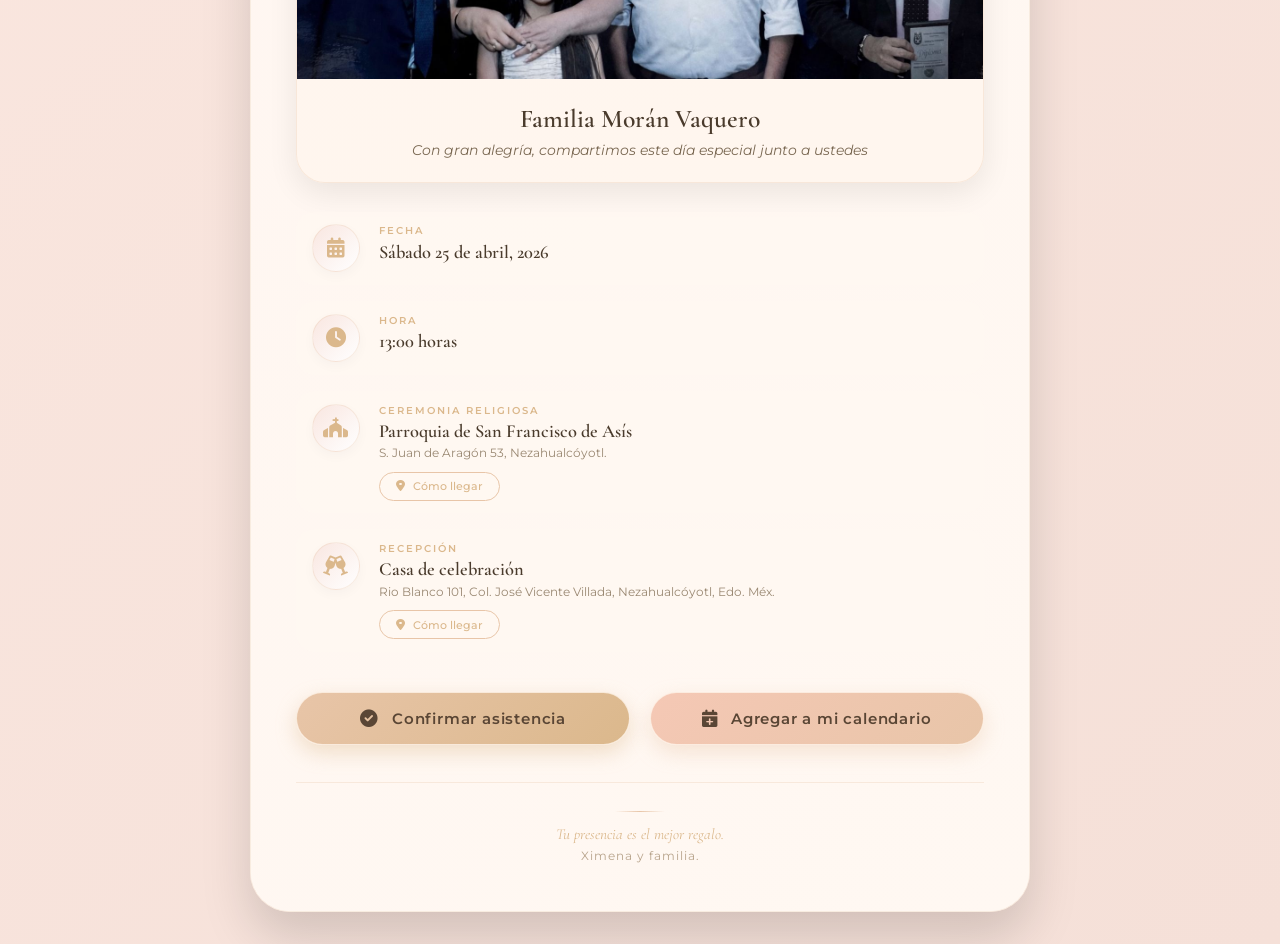
==== commit 1807adcd: "Add files via upload" ====
--- a/index.html
+++ b/index.html
@@ -1,6 +1,13 @@
 <!DOCTYPE html>
 <html lang="es">
 <head>
+    <!-- Previsualización para WhatsApp y redes sociales -->
+    <meta property="og:title" content="¡Estás invitado!">
+    <meta property="og:description" content="Te invitamos a celebrar este día tan especial. Sábado 25 de abril - 1:00 pm.">
+    <meta property="og:image" content="Xime_moranjpeg">
+    <meta property="og:url" content="https://tu-enlace.netlify.app">
+    <meta property="og:type" content="website">
+    <meta name="twitter:card" content="summary_large_image">
     <meta charset="UTF-8">
     <meta name="viewport" content="width=device-width, initial-scale=1.0, user-scalable=yes">
     <title>Ximena Morán Vaquero | Primera Comunión</title>
@@ -164,7 +171,7 @@
                     </div>
                 </div>
                 
-                <!-- ===== BOTONES PRINCIPALES - UBICADOS AL FINAL ===== -->
+                <!-- BOTONES PRINCIPALES -->
                 <div class="action-buttons-section" data-aos="zoom-in" data-aos-delay="600">
                     <div class="action-buttons-container">
                         <button class="btn btn-confirm-main" id="openRsvpModalBtn">
@@ -182,7 +189,7 @@
                     </div>
                 </div>
                 
-                <!-- ===== MODAL DEL FORMULARIO DE CONFIRMACIÓN ===== -->
+                <!-- MODAL DEL FORMULARIO DE CONFIRMACIÓN -->
                 <div id="rsvpModal" class="modal">
                     <div class="modal-content">
                         <div class="modal-header">
--- a/style.css
+++ b/style.css
@@ -456,7 +456,7 @@
     font-style: italic;
 }
 
-/* ===== BOTONES PRINCIPALES - NUEVA SECCIÓN AL FINAL ===== */
+/* ===== BOTONES PRINCIPALES ===== */
 .action-buttons-section {
     margin: 2rem 0 1.5rem;
     padding: 0.5rem 0;
@@ -544,18 +544,11 @@
     z-index: 1001;
     align-items: center;
     justify-content: center;
-    animation: fadeIn 0.3s ease;
-    overflow-y: auto;
     padding: 1rem;
 }
 
 .modal.show {
     display: flex;
-}
-
-@keyframes fadeIn {
-    from { opacity: 0; }
-    to { opacity: 1; }
 }
 
 .modal-content {
@@ -565,22 +558,9 @@
     border-radius: 1.5rem;
     overflow: hidden;
     box-shadow: 0 25px 50px rgba(0, 0, 0, 0.3);
-    animation: modalSlideUp 0.4s cubic-bezier(0.2, 0.9, 0.4, 1.1);
-    margin: auto;
     max-height: 90vh;
     display: flex;
     flex-direction: column;
-}
-
-@keyframes modalSlideUp {
-    from {
-        opacity: 0;
-        transform: translateY(30px);
-    }
-    to {
-        opacity: 1;
-        transform: translateY(0);
-    }
 }
 
 .modal-header {
@@ -831,7 +811,6 @@
     align-items: center;
     gap: 0.75rem;
     margin: 1rem 0 0;
-    animation: slideInUp 0.5s cubic-bezier(0.68, -0.55, 0.265, 1.55);
 }
 
 .confirm-message.show {
@@ -841,29 +820,12 @@
 .confirm-message i {
     color: var(--gold-warm);
     font-size: 1.2rem;
-    animation: bounce 0.6s ease;
 }
 
 .confirm-message span {
     font-family: 'Montserrat', sans-serif;
     font-size: 0.85rem;
     color: #6a5a48;
-}
-
-@keyframes slideInUp {
-    from {
-        opacity: 0;
-        transform: translateY(20px);
-    }
-    to {
-        opacity: 1;
-        transform: translateY(0);
-    }
-}
-
-@keyframes bounce {
-    0%, 100% { transform: scale(1); }
-    50% { transform: scale(1.2); }
 }
 
 /* ===== FOOTER ===== */
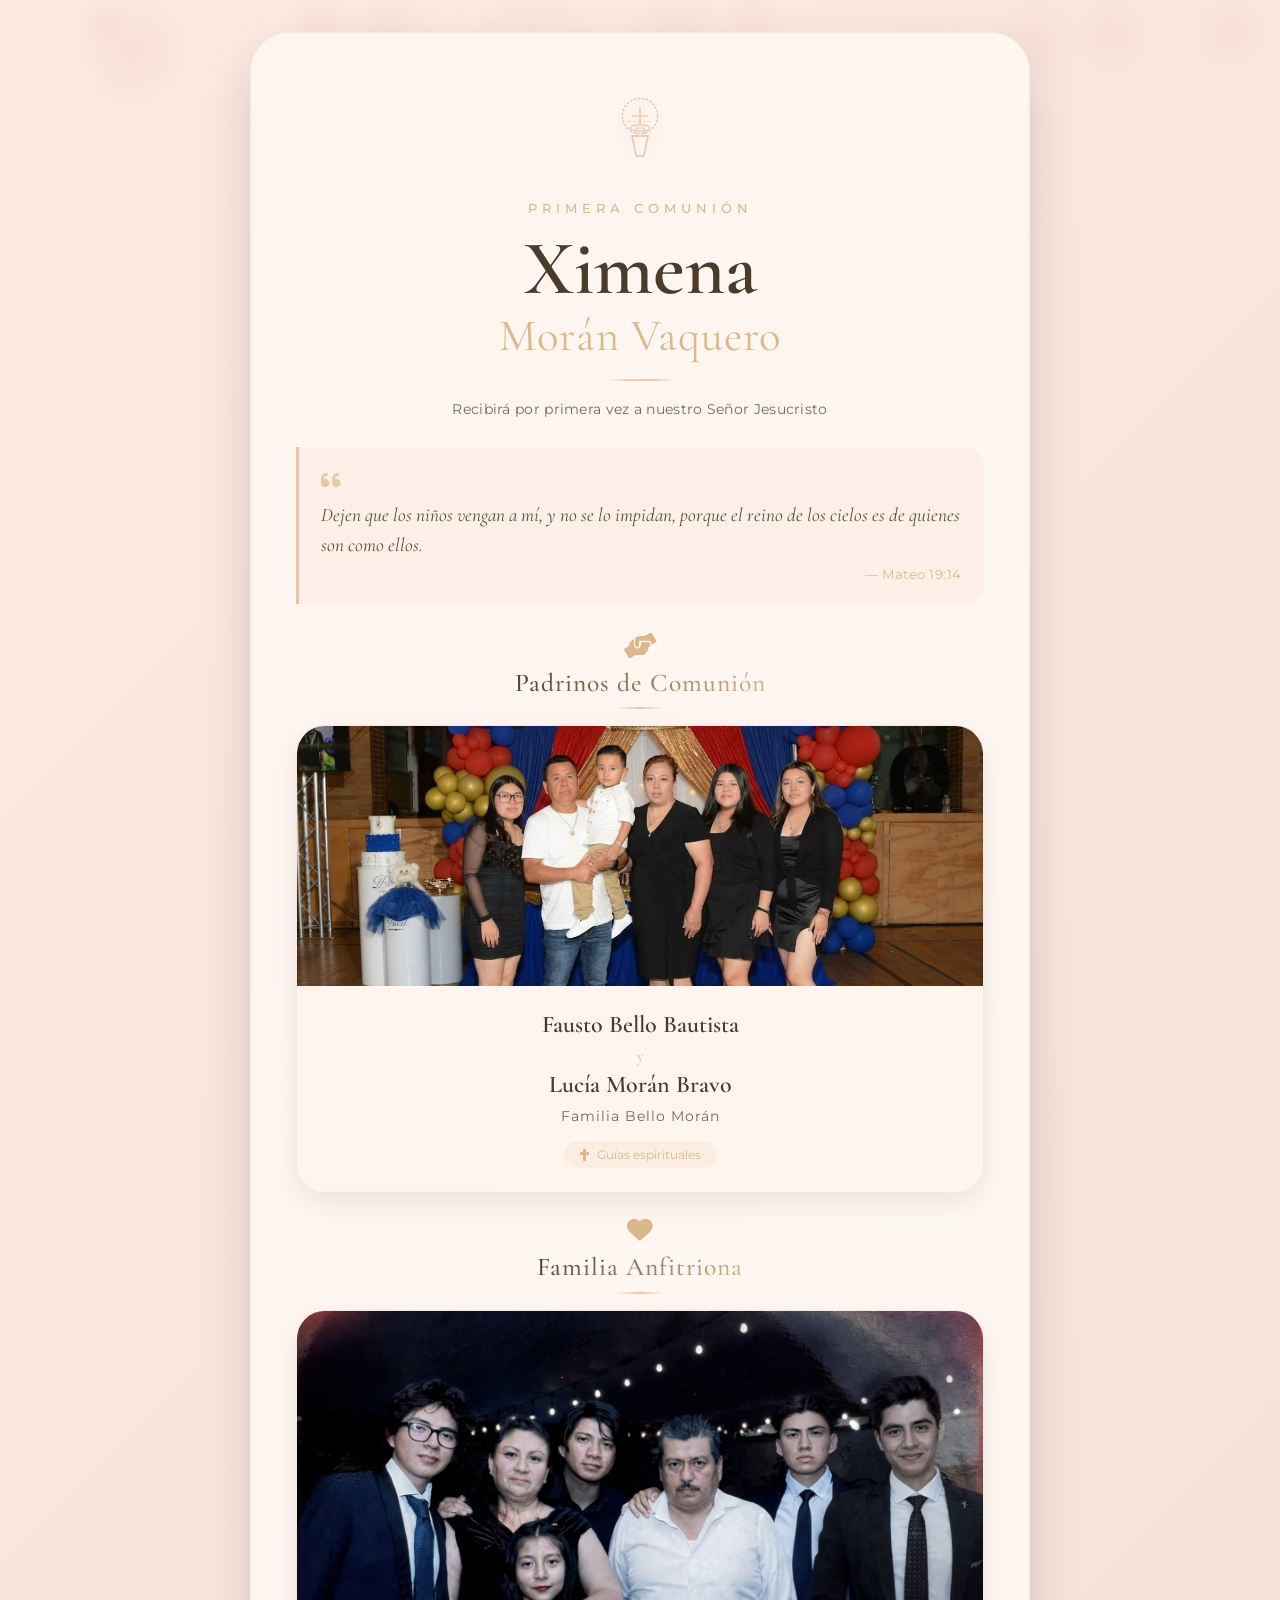
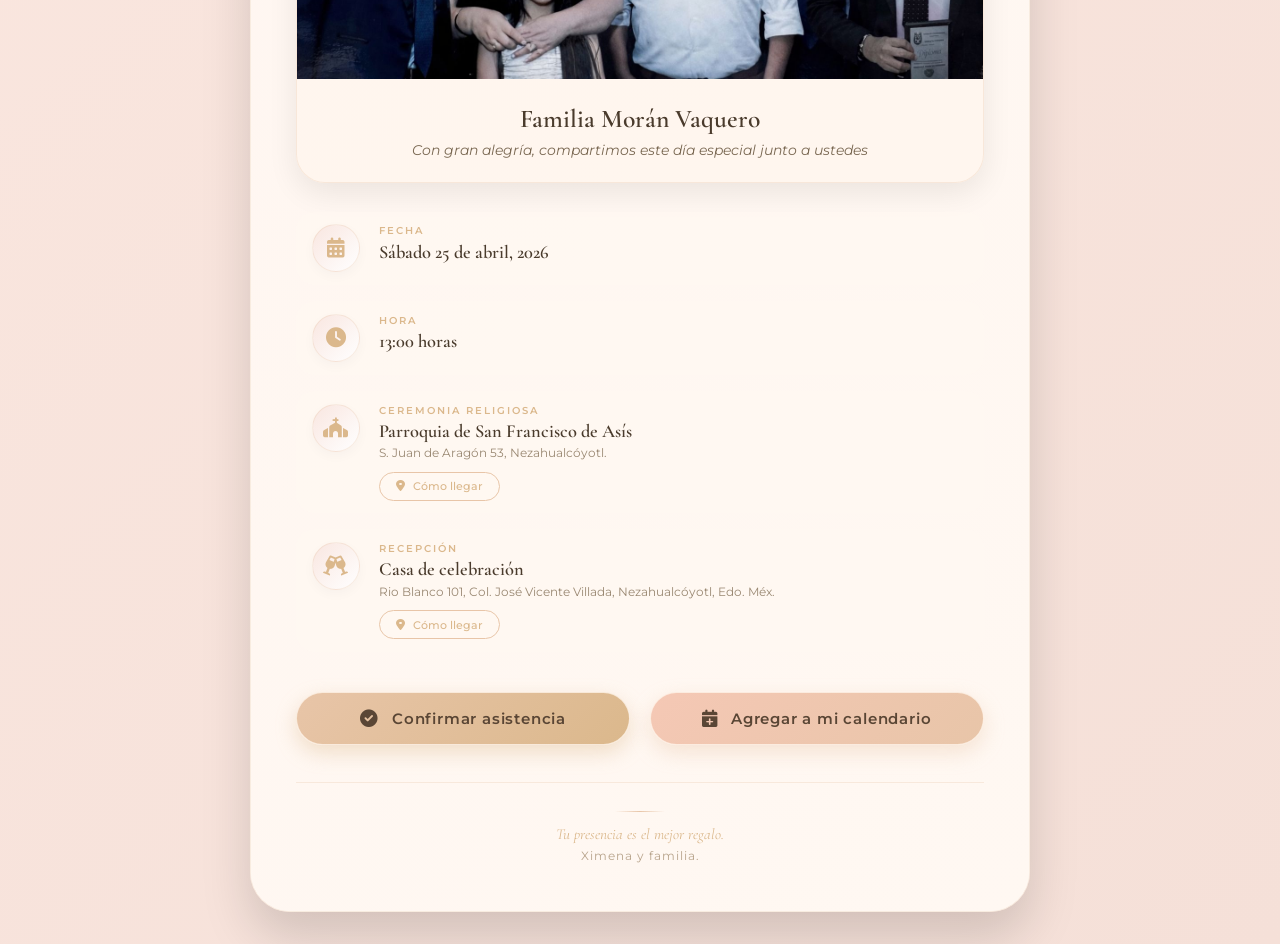
==== commit 1c3f2aa3: "Modify invitation content and image references Updated the invitation details and fixed image refere" ====
--- a/index.html
+++ b/index.html
@@ -4,7 +4,7 @@
     <!-- Previsualización para WhatsApp y redes sociales -->
     <meta property="og:title" content="¡Estás invitado!">
     <meta property="og:description" content="Te invitamos a celebrar este día tan especial. Sábado 25 de abril - 1:00 pm.">
-    <meta property="og:image" content="Xime_moranjpeg">
+    <meta property="og:image" content="Xime_moran.jpeg">
     <meta property="og:url" content="https://tu-enlace.netlify.app">
     <meta property="og:type" content="website">
     <meta name="twitter:card" content="summary_large_image">
@@ -243,4 +243,4 @@
     <script src="https://unpkg.com/aos@2.3.1/dist/aos.js"></script>
     <script src="script.js"></script>
 </body>
-</html>+</html>
